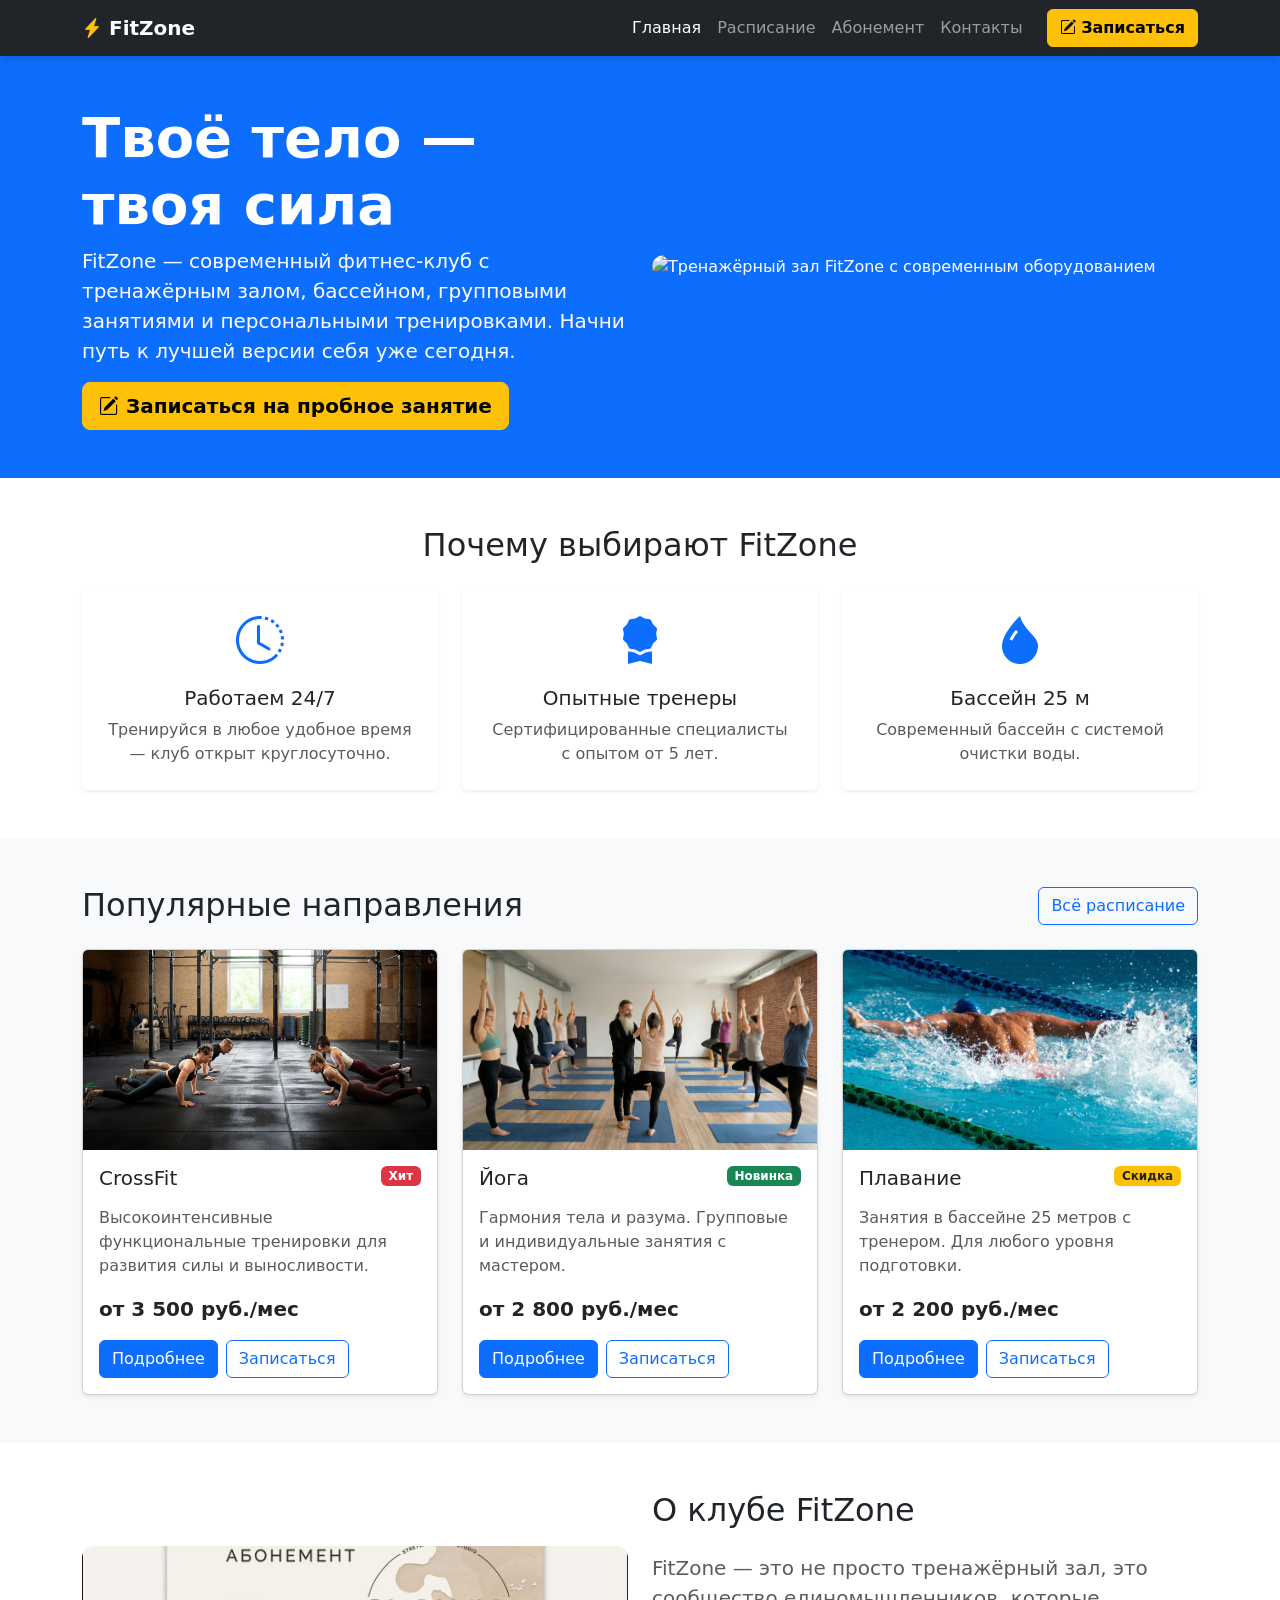
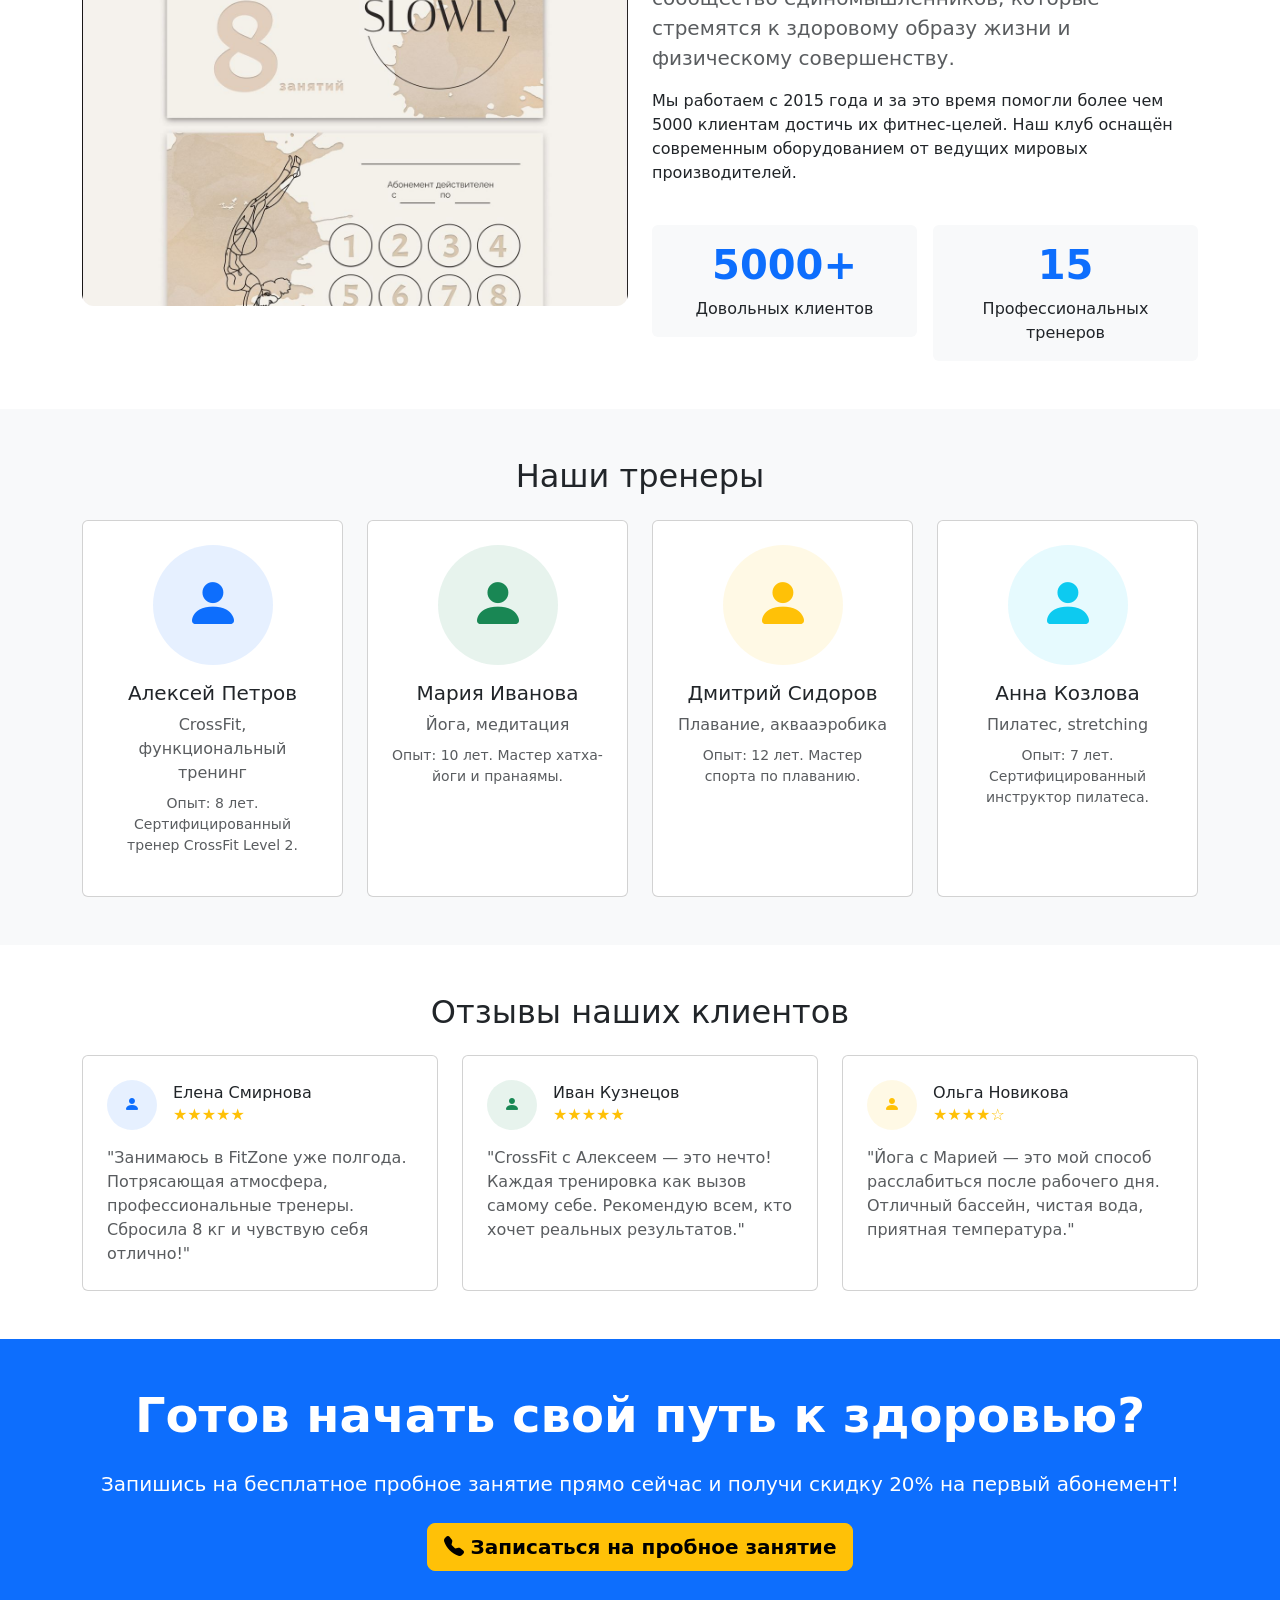
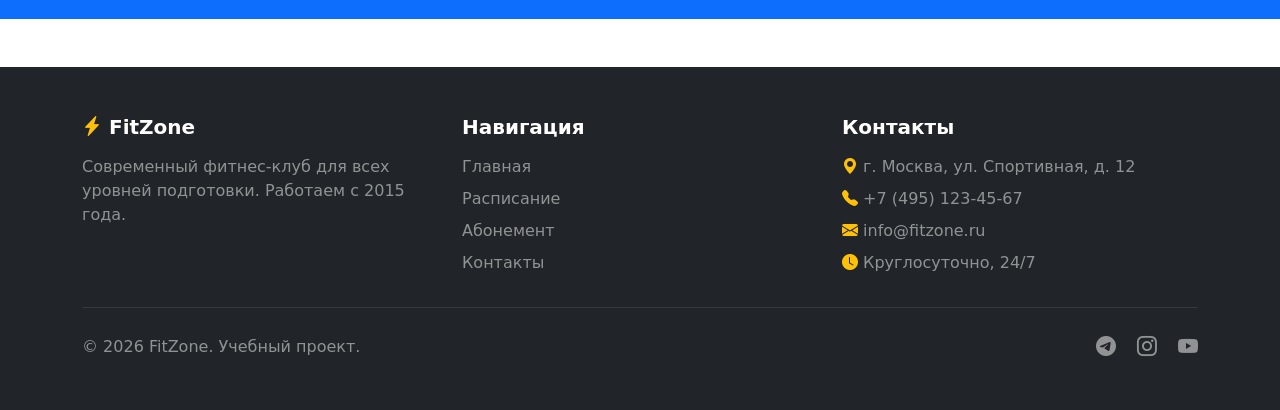
==== index.html @ f79ea833 "feat: finalize all main pages with new navigation and modal signup" ====
<!DOCTYPE html>
<html lang="ru">
<head>
  <meta charset="UTF-8">
  <meta name="viewport" content="width=device-width, initial-scale=1.0">
  <meta name="description" content="FitZone — современный фитнес-клуб с тренажёрным залом, бассейном и групповыми занятиями.">
  <title>FitZone — фитнес-клуб для всех уровней подготовки</title>
  <link href="https://cdn.jsdelivr.net/npm/bootstrap@5.3.3/dist/css/bootstrap.min.css" rel="stylesheet">
  <link rel="stylesheet" href="https://cdn.jsdelivr.net/npm/bootstrap-icons@1.11.3/font/bootstrap-icons.css">
  <link rel="stylesheet" href="css/custom.css">
</head>
<body>

  <nav class="navbar navbar-expand-lg navbar-dark bg-dark sticky-top">
    <div class="container">
      <a class="navbar-brand fw-bold" href="index.html">
        <i class="bi bi-lightning-charge-fill text-warning"></i> FitZone
      </a>
      <button class="navbar-toggler" type="button" data-bs-toggle="collapse" data-bs-target="#mainNav">
        <span class="navbar-toggler-icon"></span>
      </button>
      <div class="collapse navbar-collapse" id="mainNav">
        <ul class="navbar-nav ms-auto">
          <li class="nav-item"><a class="nav-link active" aria-current="page" href="index.html">Главная</a></li>
          <li class="nav-item"><a class="nav-link" href="catalog.html">Расписание</a></li>
          <li class="nav-item"><a class="nav-link" href="product.html">Абонемент</a></li>
          <li class="nav-item"><a class="nav-link" href="contacts.html">Контакты</a></li>
        </ul>
        <button class="btn btn-warning fw-bold ms-lg-3 mt-2 mt-lg-0" type="button" data-bs-toggle="modal" data-bs-target="#orderModal">
          <i class="bi bi-pencil-square"></i> Записаться
        </button>
      </div>
    </div>
  </nav>

  <!-- Hero -->
  <section class="bg-primary text-white py-5">
    <div class="container">
      <div class="row align-items-center g-4">
        <div class="col-12 col-lg-6">
          <h1 class="display-4 fw-bold">Твоё тело — твоя сила</h1>
          <p class="lead">FitZone — современный фитнес-клуб с тренажёрным залом, бассейном, групповыми занятиями и персональными тренировками. Начни путь к лучшей версии себя уже сегодня.</p>
          <button class="btn btn-warning btn-lg fw-bold" type="button" data-bs-toggle="modal" data-bs-target="#orderModal">
            <i class="bi bi-pencil-square"></i> Записаться на пробное занятие
          </button>
        </div>
        <div class="col-12 col-lg-6">
          <img class="hero-image" src="images/gym.jpg" alt="Тренажёрный зал FitZone с современным оборудованием" width="600" height="360">
        </div>
      </div>
    </div>
  </section>

  <!-- Преимущества -->
  <section class="container my-5">
    <h2 class="text-center mb-4">Почему выбирают FitZone</h2>
    <div class="row g-4">
      <div class="col-12 col-md-4">
        <div class="card h-100 text-center p-4 border-0 shadow-sm">
          <i class="bi bi-clock-history display-5 text-primary"></i>
          <h3 class="h5 mt-3">Работаем 24/7</h3>
          <p class="text-muted mb-0">Тренируйся в любое удобное время — клуб открыт круглосуточно.</p>
        </div>
      </div>
      <div class="col-12 col-md-4">
        <div class="card h-100 text-center p-4 border-0 shadow-sm">
          <i class="bi bi-award-fill display-5 text-primary"></i>
          <h3 class="h5 mt-3">Опытные тренеры</h3>
          <p class="text-muted mb-0">Сертифицированные специалисты с опытом от 5 лет.</p>
        </div>
      </div>
      <div class="col-12 col-md-4">
        <div class="card h-100 text-center p-4 border-0 shadow-sm">
          <i class="bi bi-droplet-fill display-5 text-primary"></i>
          <h3 class="h5 mt-3">Бассейн 25 м</h3>
          <p class="text-muted mb-0">Современный бассейн с системой очистки воды.</p>
        </div>
      </div>
    </div>
  </section>

  <!-- Популярные направления -->
  <section class="bg-light py-5">
    <div class="container">
      <div class="d-flex justify-content-between align-items-center mb-4">
        <h2 class="mb-0">Популярные направления</h2>
        <a class="btn btn-outline-primary" href="catalog.html">Всё расписание</a>
      </div>
      <div class="row g-4">
        <div class="col-12 col-md-6 col-lg-4">
          <div class="card h-100 shadow-sm">
            <img src="images/crossfit.jpg" class="card-img-top" alt="CrossFit тренировки" height="200">
            <div class="card-body d-flex flex-column">
              <div class="d-flex justify-content-between align-items-start mb-3">
                <h3 class="card-title h5 mb-0">CrossFit</h3>
                <span class="badge bg-danger">Хит</span>
              </div>
              <p class="card-text text-muted">Высокоинтенсивные функциональные тренировки для развития силы и выносливости.</p>
              <p class="fw-bold fs-5 mt-auto mb-3">от 3 500 руб./мес</p>
              <div class="d-flex gap-2">
                <a class="btn btn-primary" href="crossfit.html">Подробнее</a>
                <button class="btn btn-outline-primary" type="button" data-bs-toggle="modal" data-bs-target="#orderModal">Записаться</button>
              </div>
            </div>
          </div>
        </div>
        <div class="col-12 col-md-6 col-lg-4">
          <div class="card h-100 shadow-sm">
            <img src="images/yoga.jpg" class="card-img-top" alt="Занятия йогой" height="200">
            <div class="card-body d-flex flex-column">
              <div class="d-flex justify-content-between align-items-start mb-3">
                <h3 class="card-title h5 mb-0">Йога</h3>
                <span class="badge bg-success">Новинка</span>
              </div>
              <p class="card-text text-muted">Гармония тела и разума. Групповые и индивидуальные занятия с мастером.</p>
              <p class="fw-bold fs-5 mt-auto mb-3">от 2 800 руб./мес</p>
              <div class="d-flex gap-2">
                <a class="btn btn-primary" href="yoga.html">Подробнее</a>
                <button class="btn btn-outline-primary" type="button" data-bs-toggle="modal" data-bs-target="#orderModal">Записаться</button>
              </div>
            </div>
          </div>
        </div>
        <div class="col-12 col-md-6 col-lg-4">
          <div class="card h-100 shadow-sm">
            <img src="images/swimming.jpg" class="card-img-top" alt="Занятия плаванием" height="200">
            <div class="card-body d-flex flex-column">
              <div class="d-flex justify-content-between align-items-start mb-3">
                <h3 class="card-title h5 mb-0">Плавание</h3>
                <span class="badge bg-warning text-dark">Скидка</span>
              </div>
              <p class="card-text text-muted">Занятия в бассейне 25 метров с тренером. Для любого уровня подготовки.</p>
              <p class="fw-bold fs-5 mt-auto mb-3">от 2 200 руб./мес</p>
              <div class="d-flex gap-2">
                <a class="btn btn-primary" href="swimming.html">Подробнее</a>
                <button class="btn btn-outline-primary" type="button" data-bs-toggle="modal" data-bs-target="#orderModal">Записаться</button>
              </div>
            </div>
          </div>
        </div>
      </div>
    </div>
  </section>

  <!-- О клубе -->
  <section class="container my-5">
    <div class="row align-items-center g-4">
      <div class="col-12 col-lg-6">
        <img class="hero-image" src="images/membership.jpg" alt="Интерьер фитнес-клуба FitZone" width="600" height="360">
      </div>
      <div class="col-12 col-lg-6">
        <h2 class="mb-4">О клубе FitZone</h2>
        <p class="lead text-muted">FitZone — это не просто тренажёрный зал, это сообщество единомышленников, которые стремятся к здоровому образу жизни и физическому совершенству.</p>
        <p>Мы работаем с 2015 года и за это время помогли более чем 5000 клиентам достичь их фитнес-целей. Наш клуб оснащён современным оборудованием от ведущих мировых производителей.</p>
        <div class="row g-3 mt-4">
          <div class="col-6">
            <div class="text-center p-3 bg-light rounded">
              <h3 class="display-6 fw-bold text-primary">5000+</h3>
              <p class="mb-0">Довольных клиентов</p>
            </div>
          </div>
          <div class="col-6">
            <div class="text-center p-3 bg-light rounded">
              <h3 class="display-6 fw-bold text-primary">15</h3>
              <p class="mb-0">Профессиональных тренеров</p>
            </div>
          </div>
        </div>
      </div>
    </div>
  </section>

  <!-- Тренеры -->
  <section class="bg-light py-5">
    <div class="container">
      <h2 class="text-center mb-4">Наши тренеры</h2>
      <div class="row g-4">
        <div class="col-12 col-md-6 col-lg-3">
          <div class="card h-100 text-center p-4">
            <div class="bg-primary bg-opacity-10 rounded-circle mx-auto mb-3 d-flex align-items-center justify-content-center" style="width: 120px; height: 120px;">
              <i class="bi bi-person-fill display-4 text-primary"></i>
            </div>
            <h3 class="h5">Алексей Петров</h3>
            <p class="text-muted mb-2">CrossFit, функциональный тренинг</p>
            <p class="small text-muted">Опыт: 8 лет. Сертифицированный тренер CrossFit Level 2.</p>
          </div>
        </div>
        <div class="col-12 col-md-6 col-lg-3">
          <div class="card h-100 text-center p-4">
            <div class="bg-success bg-opacity-10 rounded-circle mx-auto mb-3 d-flex align-items-center justify-content-center" style="width: 120px; height: 120px;">
              <i class="bi bi-person-fill display-4 text-success"></i>
            </div>
            <h3 class="h5">Мария Иванова</h3>
            <p class="text-muted mb-2">Йога, медитация</p>
            <p class="small text-muted">Опыт: 10 лет. Мастер хатха-йоги и пранаямы.</p>
          </div>
        </div>
        <div class="col-12 col-md-6 col-lg-3">
          <div class="card h-100 text-center p-4">
            <div class="bg-warning bg-opacity-10 rounded-circle mx-auto mb-3 d-flex align-items-center justify-content-center" style="width: 120px; height: 120px;">
              <i class="bi bi-person-fill display-4 text-warning"></i>
            </div>
            <h3 class="h5">Дмитрий Сидоров</h3>
            <p class="text-muted mb-2">Плавание, аквааэробика</p>
            <p class="small text-muted">Опыт: 12 лет. Мастер спорта по плаванию.</p>
          </div>
        </div>
        <div class="col-12 col-md-6 col-lg-3">
          <div class="card h-100 text-center p-4">
            <div class="bg-info bg-opacity-10 rounded-circle mx-auto mb-3 d-flex align-items-center justify-content-center" style="width: 120px; height: 120px;">
              <i class="bi bi-person-fill display-4 text-info"></i>
            </div>
            <h3 class="h5">Анна Козлова</h3>
            <p class="text-muted mb-2">Пилатес, stretching</p>
            <p class="small text-muted">Опыт: 7 лет. Сертифицированный инструктор пилатеса.</p>
          </div>
        </div>
      </div>
    </div>
  </section>

  <!-- Отзывы -->
  <section class="container my-5">
    <h2 class="text-center mb-4">Отзывы наших клиентов</h2>
    <div class="row g-4">
      <div class="col-12 col-md-6 col-lg-4">
        <div class="card h-100 p-4">
          <div class="d-flex align-items-center mb-3">
            <div class="bg-primary bg-opacity-10 rounded-circle d-flex align-items-center justify-content-center me-3" style="width: 50px; height: 50px;">
              <i class="bi bi-person-fill text-primary"></i>
            </div>
            <div>
              <h3 class="h6 mb-0">Елена Смирнова</h3>
              <div class="text-warning">★★★★★</div>
            </div>
          </div>
          <p class="text-muted mb-0">"Занимаюсь в FitZone уже полгода. Потрясающая атмосфера, профессиональные тренеры. Сбросила 8 кг и чувствую себя отлично!"</p>
        </div>
      </div>
      <div class="col-12 col-md-6 col-lg-4">
        <div class="card h-100 p-4">
          <div class="d-flex align-items-center mb-3">
            <div class="bg-success bg-opacity-10 rounded-circle d-flex align-items-center justify-content-center me-3" style="width: 50px; height: 50px;">
              <i class="bi bi-person-fill text-success"></i>
            </div>
            <div>
              <h3 class="h6 mb-0">Иван Кузнецов</h3>
              <div class="text-warning">★★★★★</div>
            </div>
          </div>
          <p class="text-muted mb-0">"CrossFit с Алексеем — это нечто! Каждая тренировка как вызов самому себе. Рекомендую всем, кто хочет реальных результатов."</p>
        </div>
      </div>
      <div class="col-12 col-md-6 col-lg-4">
        <div class="card h-100 p-4">
          <div class="d-flex align-items-center mb-3">
            <div class="bg-warning bg-opacity-10 rounded-circle d-flex align-items-center justify-content-center me-3" style="width: 50px; height: 50px;">
              <i class="bi bi-person-fill text-warning"></i>
            </div>
            <div>
              <h3 class="h6 mb-0">Ольга Новикова</h3>
              <div class="text-warning">★★★★☆</div>
            </div>
          </div>
          <p class="text-muted mb-0">"Йога с Марией — это мой способ расслабиться после рабочего дня. Отличный бассейн, чистая вода, приятная температура."</p>
        </div>
      </div>
    </div>
  </section>

  <!-- CTA -->
  <section class="bg-primary text-white py-5">
    <div class="container text-center">
      <h2 class="display-5 fw-bold mb-4">Готов начать свой путь к здоровью?</h2>
      <p class="lead mb-4">Запишись на бесплатное пробное занятие прямо сейчас и получи скидку 20% на первый абонемент!</p>
      <button class="btn btn-warning btn-lg fw-bold" type="button" data-bs-toggle="modal" data-bs-target="#orderModal">
        <i class="bi bi-telephone-fill"></i> Записаться на пробное занятие
      </button>
    </div>
  </section>

  <!-- Модальное окно -->
  <div class="modal fade" id="orderModal" tabindex="-1" aria-labelledby="orderModalLabel" aria-hidden="true">
    <div class="modal-dialog modal-dialog-centered">
      <div class="modal-content">
        <div class="modal-header bg-primary text-white">
          <h2 class="modal-title h5" id="orderModalLabel">
            <i class="bi bi-pencil-square"></i> Быстрая запись на занятие
          </h2>
          <button type="button" class="btn-close btn-close-white" data-bs-dismiss="modal" aria-label="Закрыть"></button>
        </div>
        <div class="modal-body">
          <div class="alert alert-success d-none" id="successAlert" role="alert">
            <i class="bi bi-check-circle-fill"></i> <strong>Заявка отправлена!</strong> Администратор свяжется с вами в течение часа.
          </div>
          <p class="text-muted mb-3">Оставьте контакты — мы перезвоним в течение часа.</p>
          <form id="orderForm" novalidate>
            <div class="mb-3">
              <label for="modal-name" class="form-label">Имя *</label>
              <input id="modal-name" type="text" class="form-control" required minlength="2">
              <div class="invalid-feedback">Введите имя (минимум 2 символа).</div>
            </div>
            <div class="mb-3">
              <label for="modal-phone" class="form-label">Телефон *</label>
              <div class="input-group">
                <span class="input-group-text">+7</span>
                <input id="modal-phone" type="tel" class="form-control" placeholder="900 000-00-00" required>
                <div class="invalid-feedback">Введите телефон.</div>
              </div>
            </div>
            <div class="mb-3">
              <label for="modal-direction" class="form-label">Направление</label>
              <select id="modal-direction" class="form-select">
                <option selected>Выберите направление</option>
                <option value="crossfit">CrossFit</option>
                <option value="yoga">Йога</option>
                <option value="swim">Плавание</option>
                <option value="pilates">Пилатес</option>
                <option value="box">Бокс</option>
                <option value="stretch">Stretching</option>
              </select>
            </div>
            <div class="form-check mb-3">
              <input id="modal-agree" class="form-check-input" type="checkbox" required>
              <label class="form-check-label" for="modal-agree">
                Я согласен на обработку персональных данных *
              </label>
            </div>
          </form>
        </div>
        <div class="modal-footer">
          <button type="button" class="btn btn-outline-secondary" data-bs-dismiss="modal">Закрыть</button>
          <button type="button" class="btn btn-primary" id="submitOrder">
            <i class="bi bi-send-fill"></i> Отправить заявку
          </button>
        </div>
      </div>
    </div>
  </div>

  <!-- Подвал -->
  <footer class="site-footer text-white py-5 mt-5">
    <div class="container">
      <div class="row g-4">
        <div class="col-12 col-md-4">
          <h3 class="h5 fw-bold mb-3">
            <i class="bi bi-lightning-charge-fill text-warning"></i> FitZone
          </h3>
          <p class="text-white-50 mb-0">Современный фитнес-клуб для всех уровней подготовки. Работаем с 2015 года.</p>
        </div>
        <div class="col-12 col-md-4">
          <h3 class="h5 fw-bold mb-3">Навигация</h3>
          <ul class="list-unstyled mb-0">
            <li class="mb-2"><a class="text-white-50 text-decoration-none" href="index.html">Главная</a></li>
            <li class="mb-2"><a class="text-white-50 text-decoration-none" href="catalog.html">Расписание</a></li>
            <li class="mb-2"><a class="text-white-50 text-decoration-none" href="product.html">Абонемент</a></li>
            <li class="mb-2"><a class="text-white-50 text-decoration-none" href="contacts.html">Контакты</a></li>
          </ul>
        </div>
        <div class="col-12 col-md-4">
          <h3 class="h5 fw-bold mb-3">Контакты</h3>
          <ul class="list-unstyled text-white-50 mb-0">
            <li class="mb-2"><i class="bi bi-geo-alt-fill text-warning"></i> г. Москва, ул. Спортивная, д. 12</li>
            <li class="mb-2"><i class="bi bi-telephone-fill text-warning"></i> +7 (495) 123-45-67</li>
            <li class="mb-2"><i class="bi bi-envelope-fill text-warning"></i> info@fitzone.ru</li>
            <li class="mb-2"><i class="bi bi-clock-fill text-warning"></i> Круглосуточно, 24/7</li>
          </ul>
        </div>
      </div>
      <hr class="border-secondary my-4">
      <div class="row align-items-center">
        <div class="col-12 col-md-6">
          <p class="mb-0 text-white-50">&copy; 2026 FitZone. Учебный проект.</p>
        </div>
        <div class="col-12 col-md-6 text-md-end">
          <a class="text-white-50 me-3" href="#"><i class="bi bi-telegram fs-5"></i></a>
          <a class="text-white-50 me-3" href="#"><i class="bi bi-instagram fs-5"></i></a>
          <a class="text-white-50" href="#"><i class="bi bi-youtube fs-5"></i></a>
        </div>
      </div>
    </div>
  </footer>

  <button class="scroll-top-button" id="scrollTopButton" type="button" aria-label="Наверх">
    <i class="bi bi-arrow-up"></i>
  </button>

  <script src="https://cdn.jsdelivr.net/npm/bootstrap@5.3.3/dist/js/bootstrap.bundle.min.js"></script>
  <script src="js/main.js"></script>
</body>
</html>
---- css/custom.css ----
body {
  min-height: 100vh;
  font-family: system-ui, -apple-system, "Segoe UI", Roboto, sans-serif;
}

/* Sticky navbar */
.navbar {
  box-shadow: 0 2px 8px rgba(0, 0, 0, 0.15);
}

/* Hero-фото */
.hero-image {
  width: 100%;
  height: 360px;
  object-fit: cover;
  border-radius: 12px;
}

/* Фото абонемента */
.membership-image {
  width: 100%;
  height: 380px;
  object-fit: cover;
  border-radius: 12px;
}

/* ИЗОБРАЖЕНИЯ В КАРТОЧКАХ — ФИКСИРОВАННАЯ ВЫСОТА */
.card-img-top {
  height: 200px;
  object-fit: cover;
  width: 100%;
}

/* Карточки с hover-эффектом */
.card {
  transition: transform 0.2s, box-shadow 0.2s;
}

.card:hover {
  transform: translateY(-4px);
  box-shadow: 0 8px 20px rgba(0, 0, 0, 0.12);
}

/* Кнопка «Наверх» */
/* Кнопка «Наверх» — аккуратная, с текстом */
.scroll-top-button {
  position: fixed;
  bottom: 24px;
  right: 24px;
  padding: 10px 18px;
  border-radius: 24px;
  border: none;
  background-color: #ffc107;
  color: #212529;
  font-size: 14px;
  font-weight: 600;
  cursor: pointer;
  box-shadow: 0 4px 12px rgba(0, 0, 0, 0.25);
  z-index: 1000;
  display: none;
  transition: background-color 0.2s, transform 0.2s;
  align-items: center;
  gap: 6px;
}

.scroll-top-button:hover {
  background-color: #e0a800;
  transform: translateY(-2px);
}

.scroll-top-button.show {
  display: inline-flex;
}

/* Подвал — явный тёмный фон */
.site-footer {
  background: #212529 !important;
  color: #ffffff;
}

.site-footer a {
  transition: color 0.2s;
}

.site-footer a:hover {
  color: #ffc107 !important;
}

/* Интерактивная карта на странице контактов */
.map-frame {
  display: block;
  width: 100%;
  border: 0;
}
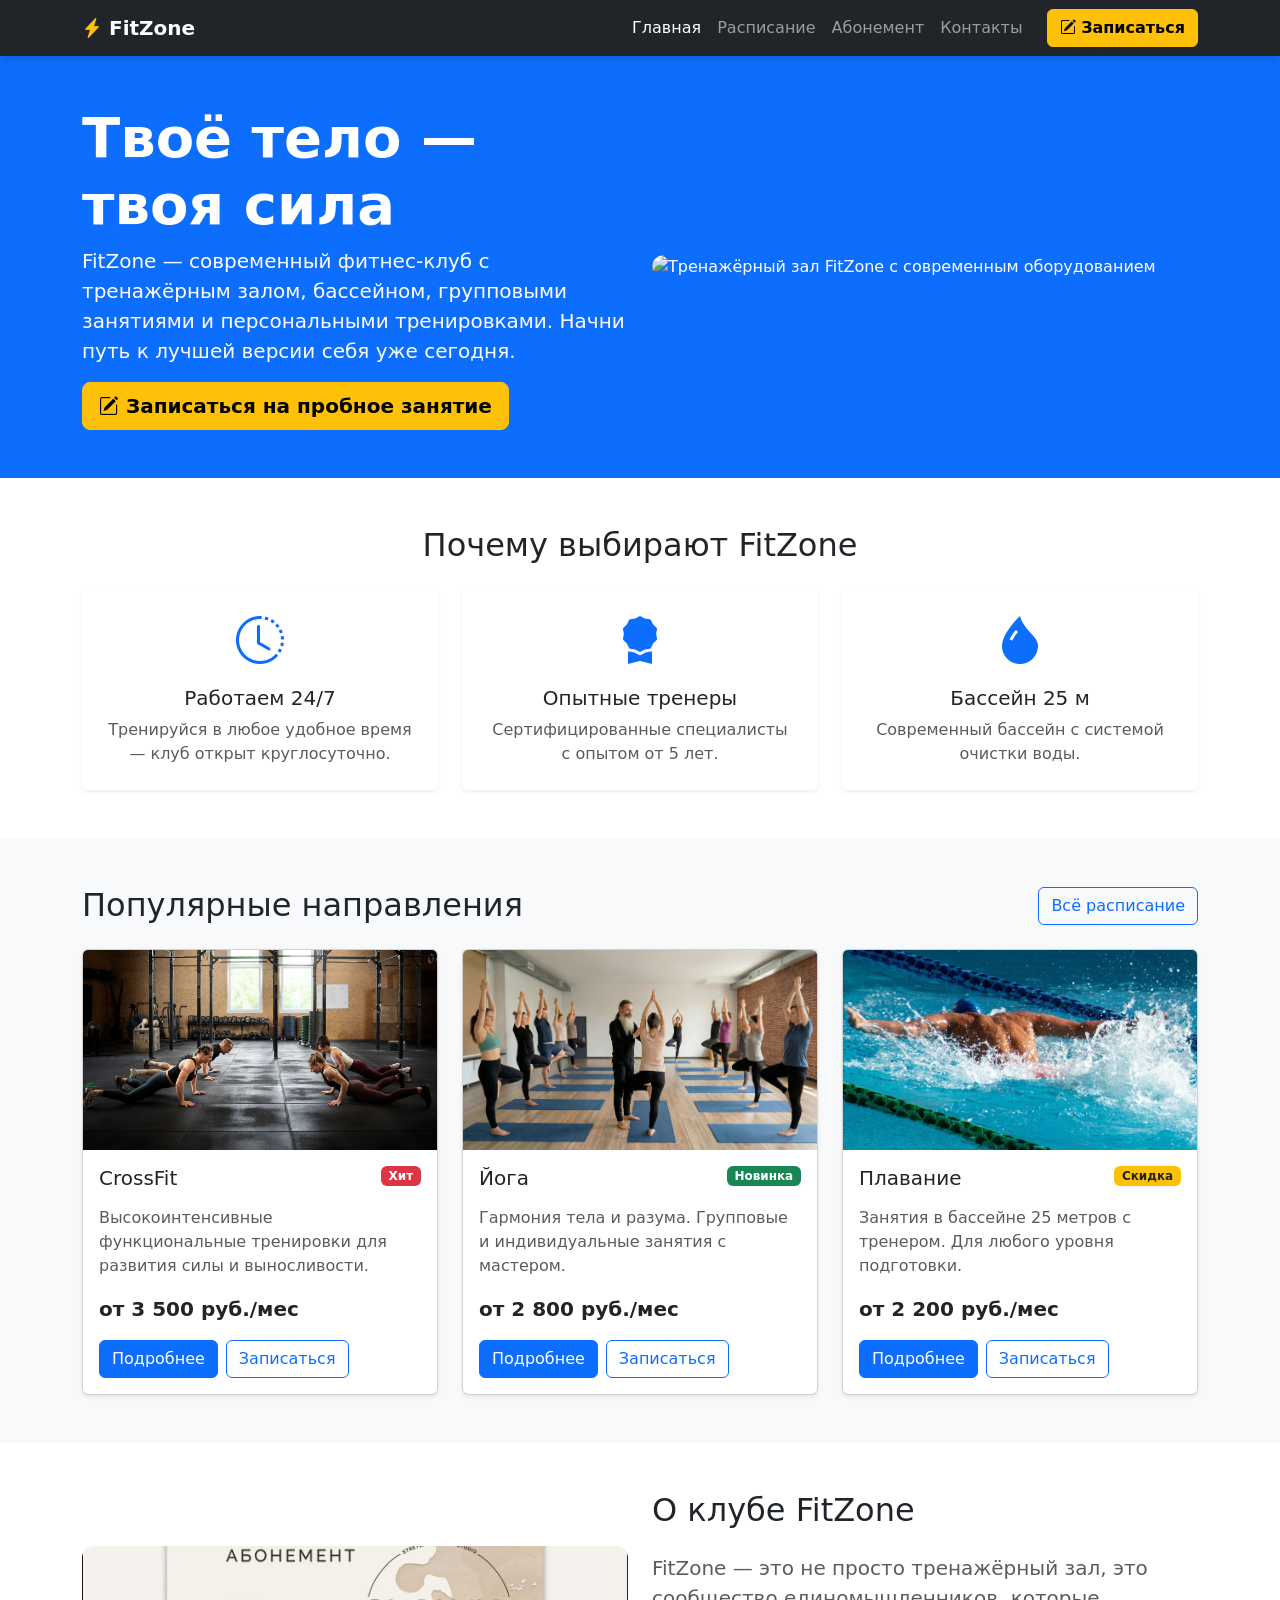
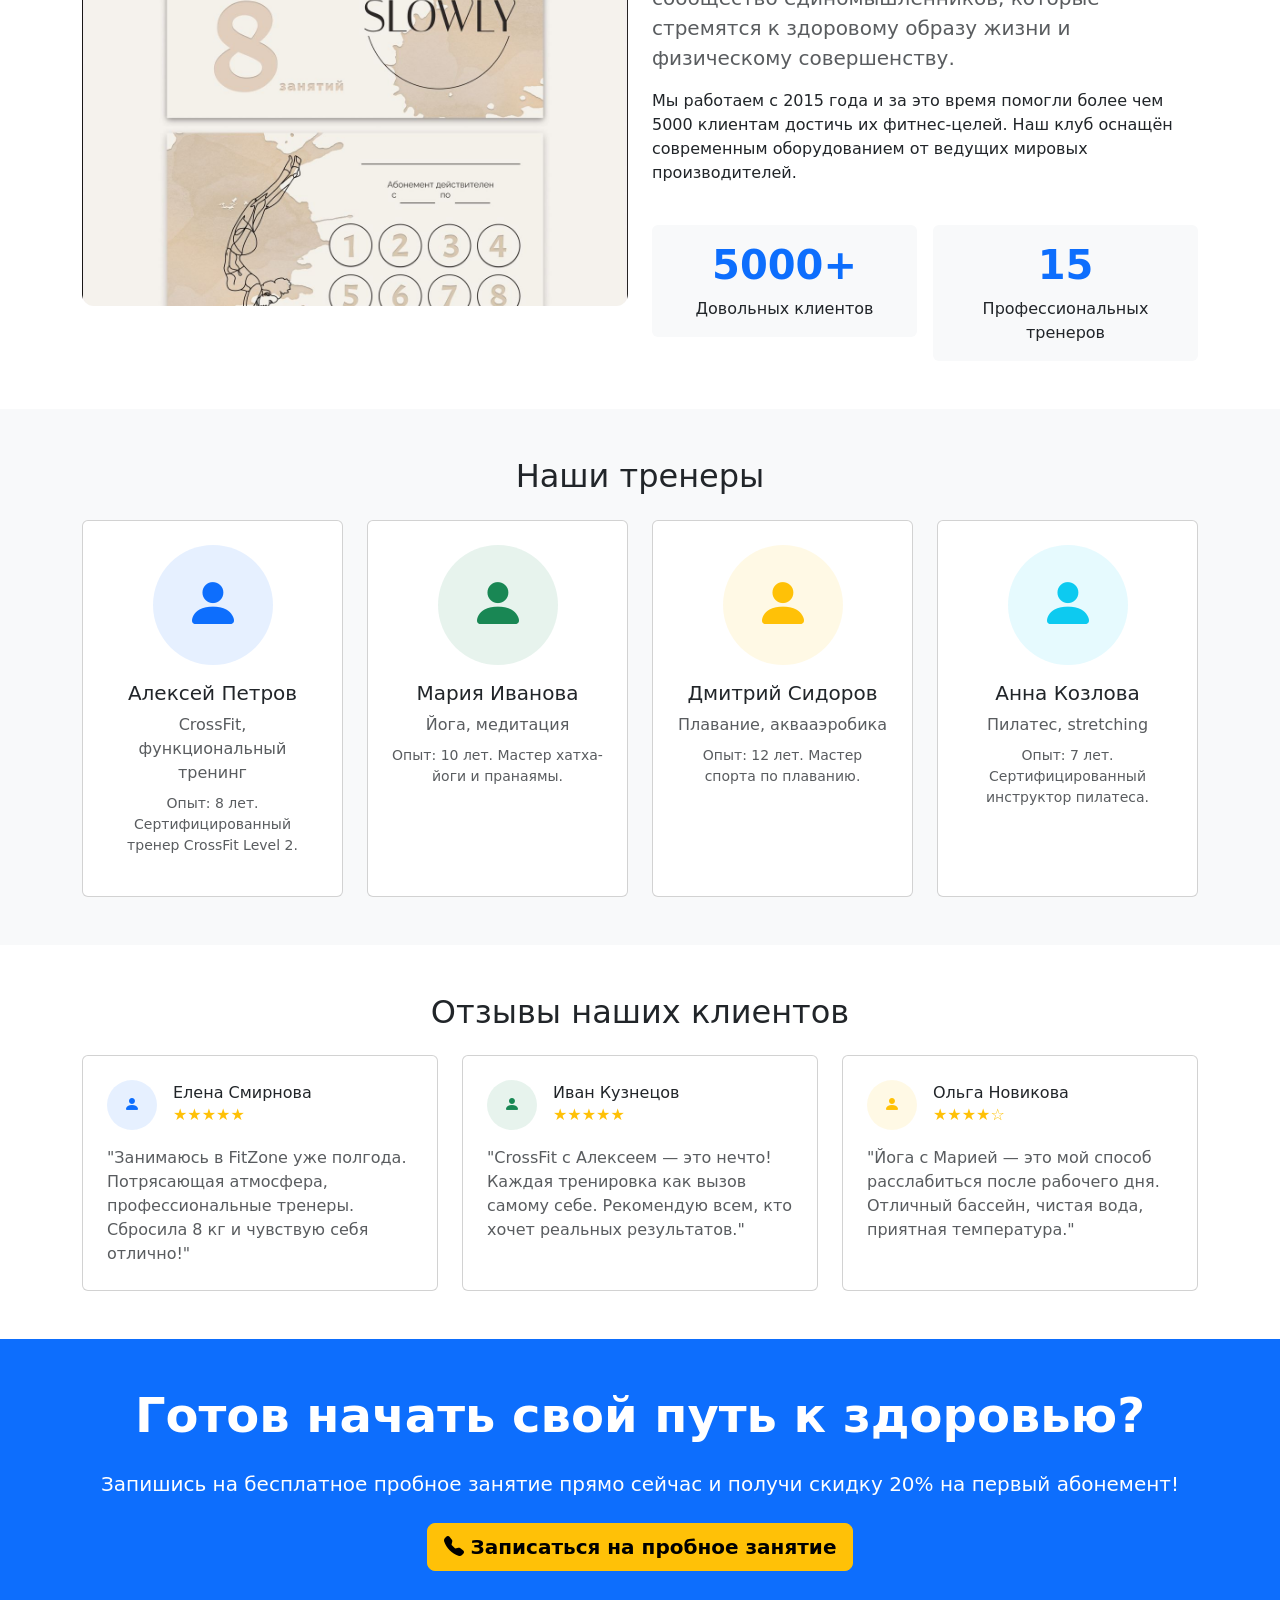
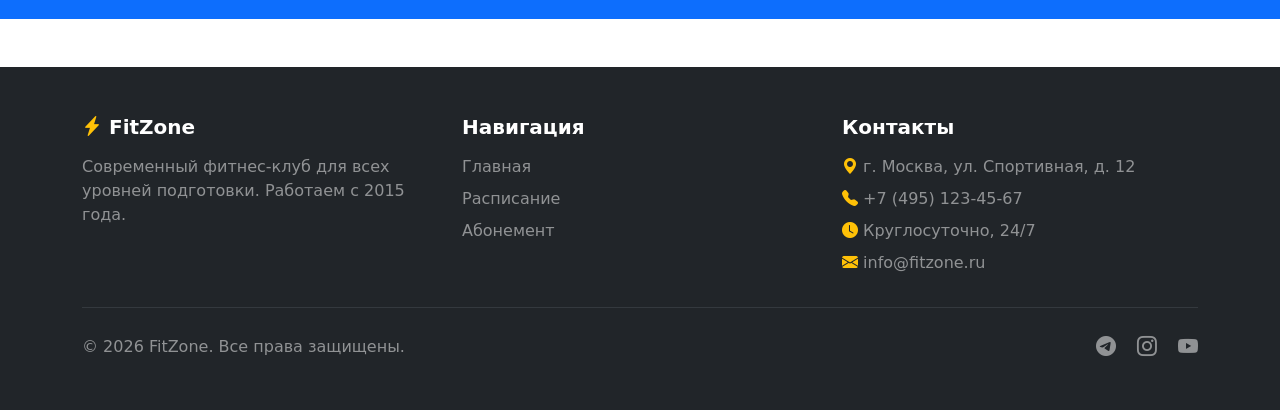
==== commit b895e675: "feat: fix cards pages" ====
--- a/index.html
+++ b/index.html
@@ -354,7 +354,7 @@
             <li class="mb-2"><a class="text-white-50 text-decoration-none" href="index.html">Главная</a></li>
             <li class="mb-2"><a class="text-white-50 text-decoration-none" href="catalog.html">Расписание</a></li>
             <li class="mb-2"><a class="text-white-50 text-decoration-none" href="product.html">Абонемент</a></li>
-            <li class="mb-2"><a class="text-white-50 text-decoration-none" href="contacts.html">Контакты</a></li>
+            
           </ul>
         </div>
         <div class="col-12 col-md-4">
@@ -362,15 +362,16 @@
           <ul class="list-unstyled text-white-50 mb-0">
             <li class="mb-2"><i class="bi bi-geo-alt-fill text-warning"></i> г. Москва, ул. Спортивная, д. 12</li>
             <li class="mb-2"><i class="bi bi-telephone-fill text-warning"></i> +7 (495) 123-45-67</li>
+            <li class="mb-2"><i class="bi bi-clock-fill text-warning"></i> Круглосуточно, 24/7</li>
             <li class="mb-2"><i class="bi bi-envelope-fill text-warning"></i> info@fitzone.ru</li>
-            <li class="mb-2"><i class="bi bi-clock-fill text-warning"></i> Круглосуточно, 24/7</li>
+            
           </ul>
         </div>
       </div>
       <hr class="border-secondary my-4">
       <div class="row align-items-center">
         <div class="col-12 col-md-6">
-          <p class="mb-0 text-white-50">&copy; 2026 FitZone. Учебный проект.</p>
+          <p class="mb-0 text-white-50">&copy; 2026 FitZone. Все права защищены.</p>
         </div>
         <div class="col-12 col-md-6 text-md-end">
           <a class="text-white-50 me-3" href="#"><i class="bi bi-telegram fs-5"></i></a>
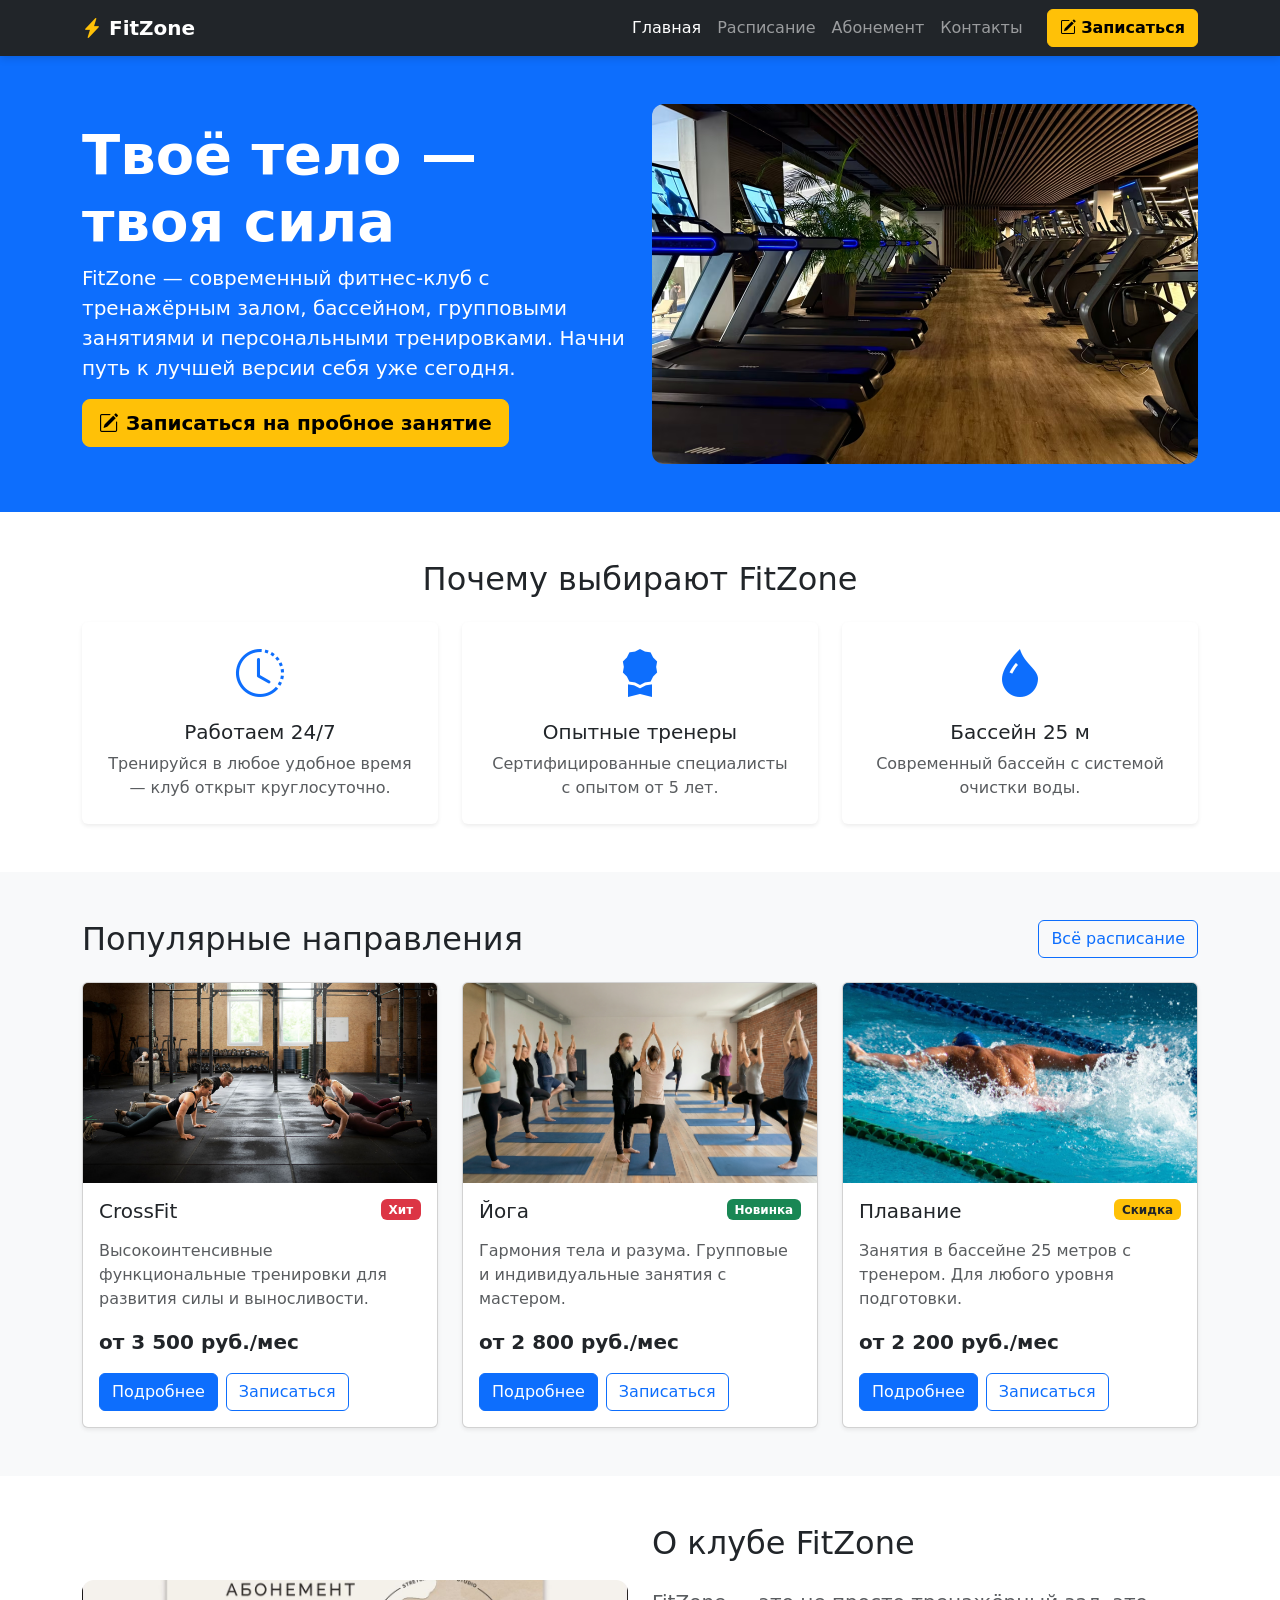
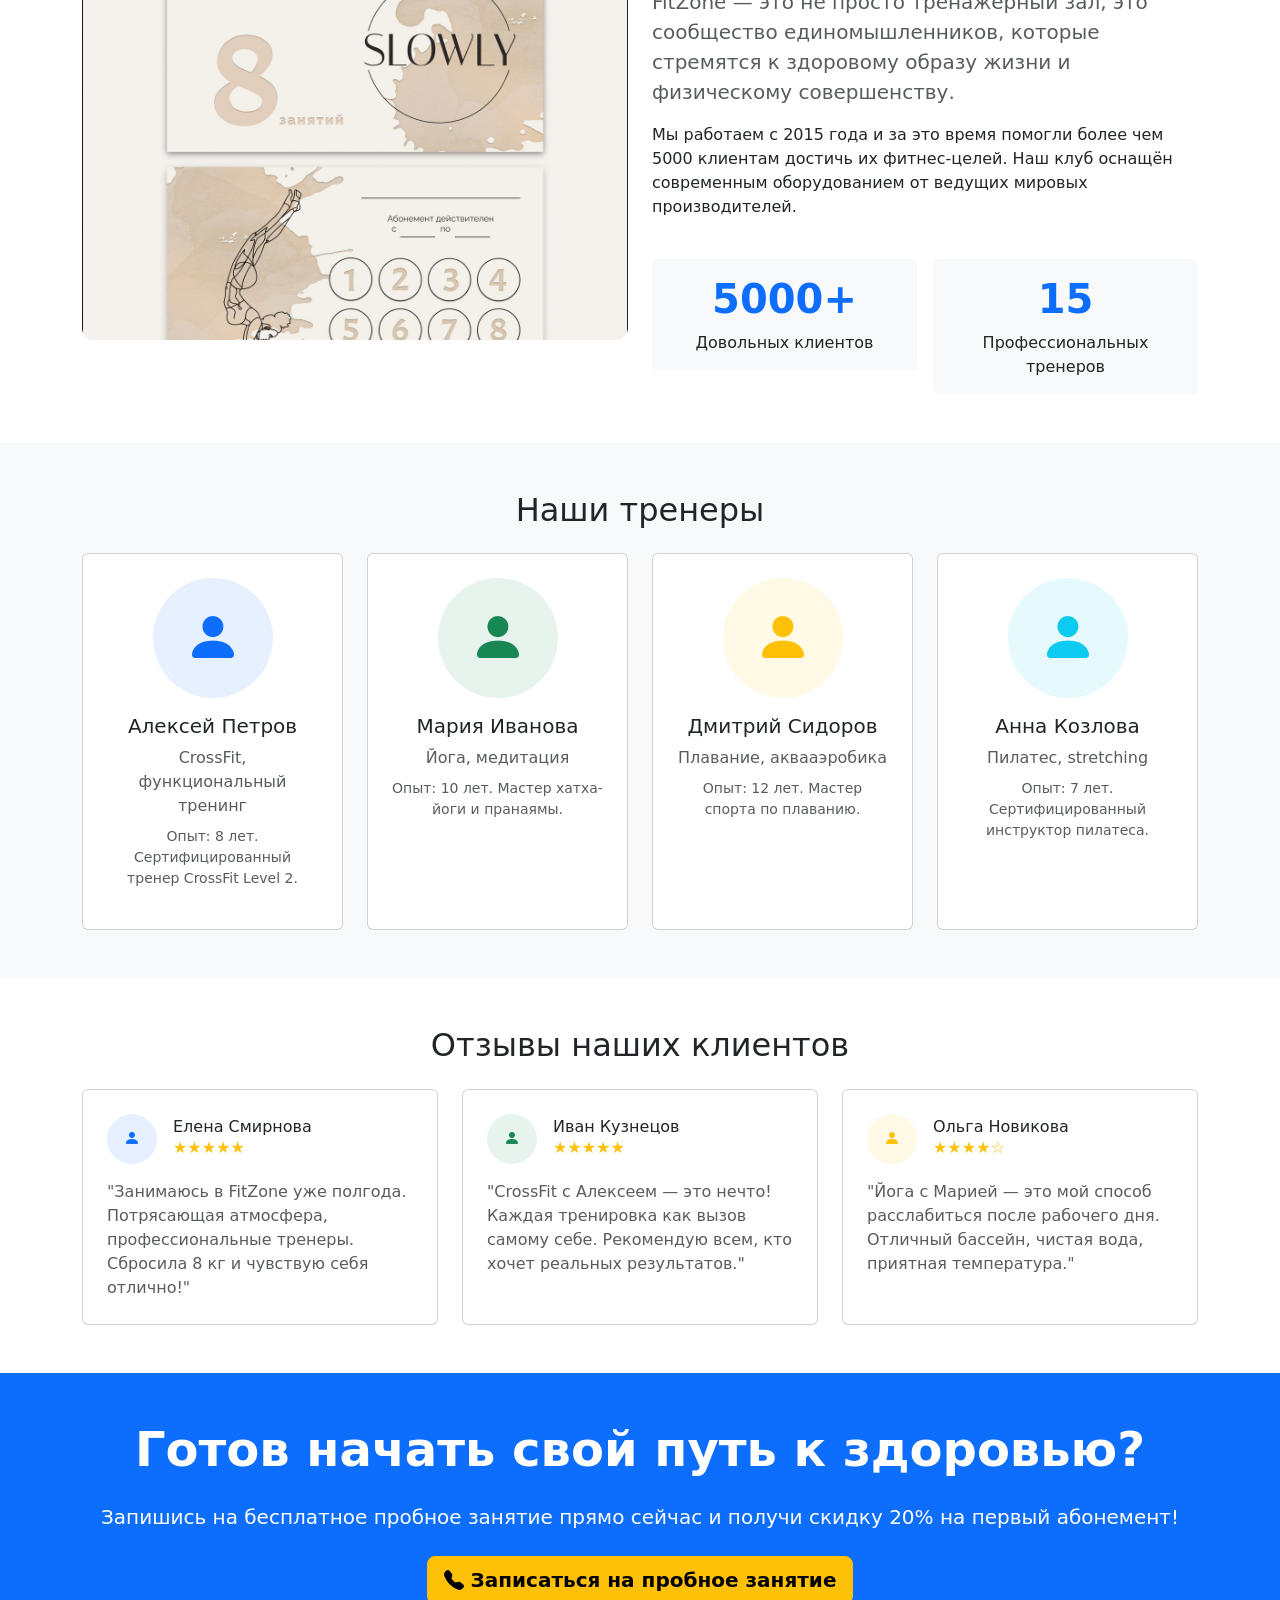
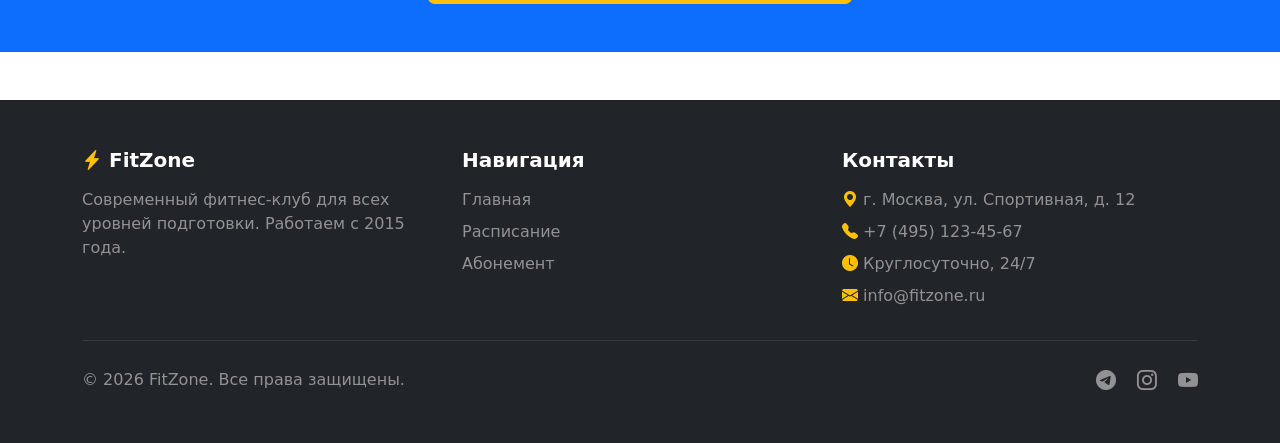
==== commit 0b6c5e39: "feat: fix index.html" ====
--- a/index.html
+++ b/index.html
@@ -45,7 +45,7 @@
           </button>
         </div>
         <div class="col-12 col-lg-6">
-          <img class="hero-image" src="images/gym.jpg" alt="Тренажёрный зал FitZone с современным оборудованием" width="600" height="360">
+          <img class="hero-image" src="images/club.jpg" alt="Тренажёрный зал FitZone с современным оборудованием" width="600" height="360">
         </div>
       </div>
     </div>
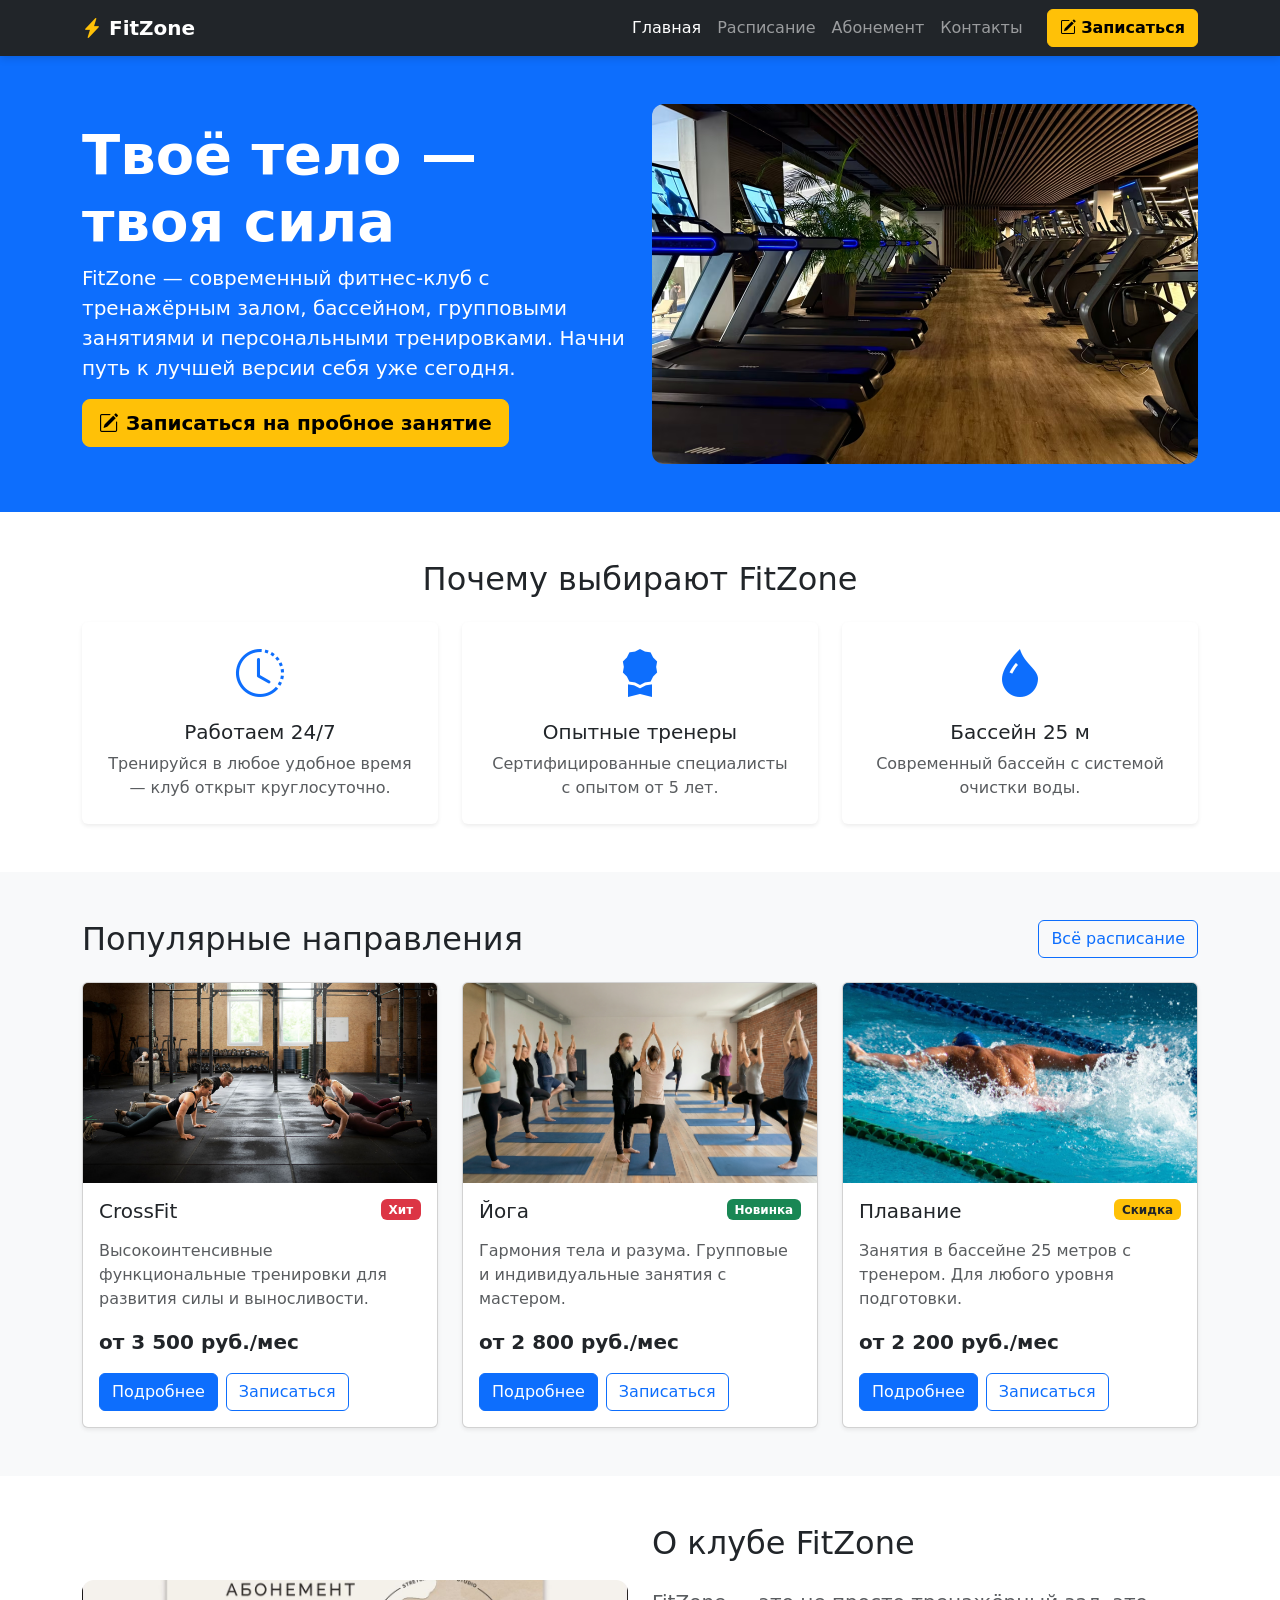
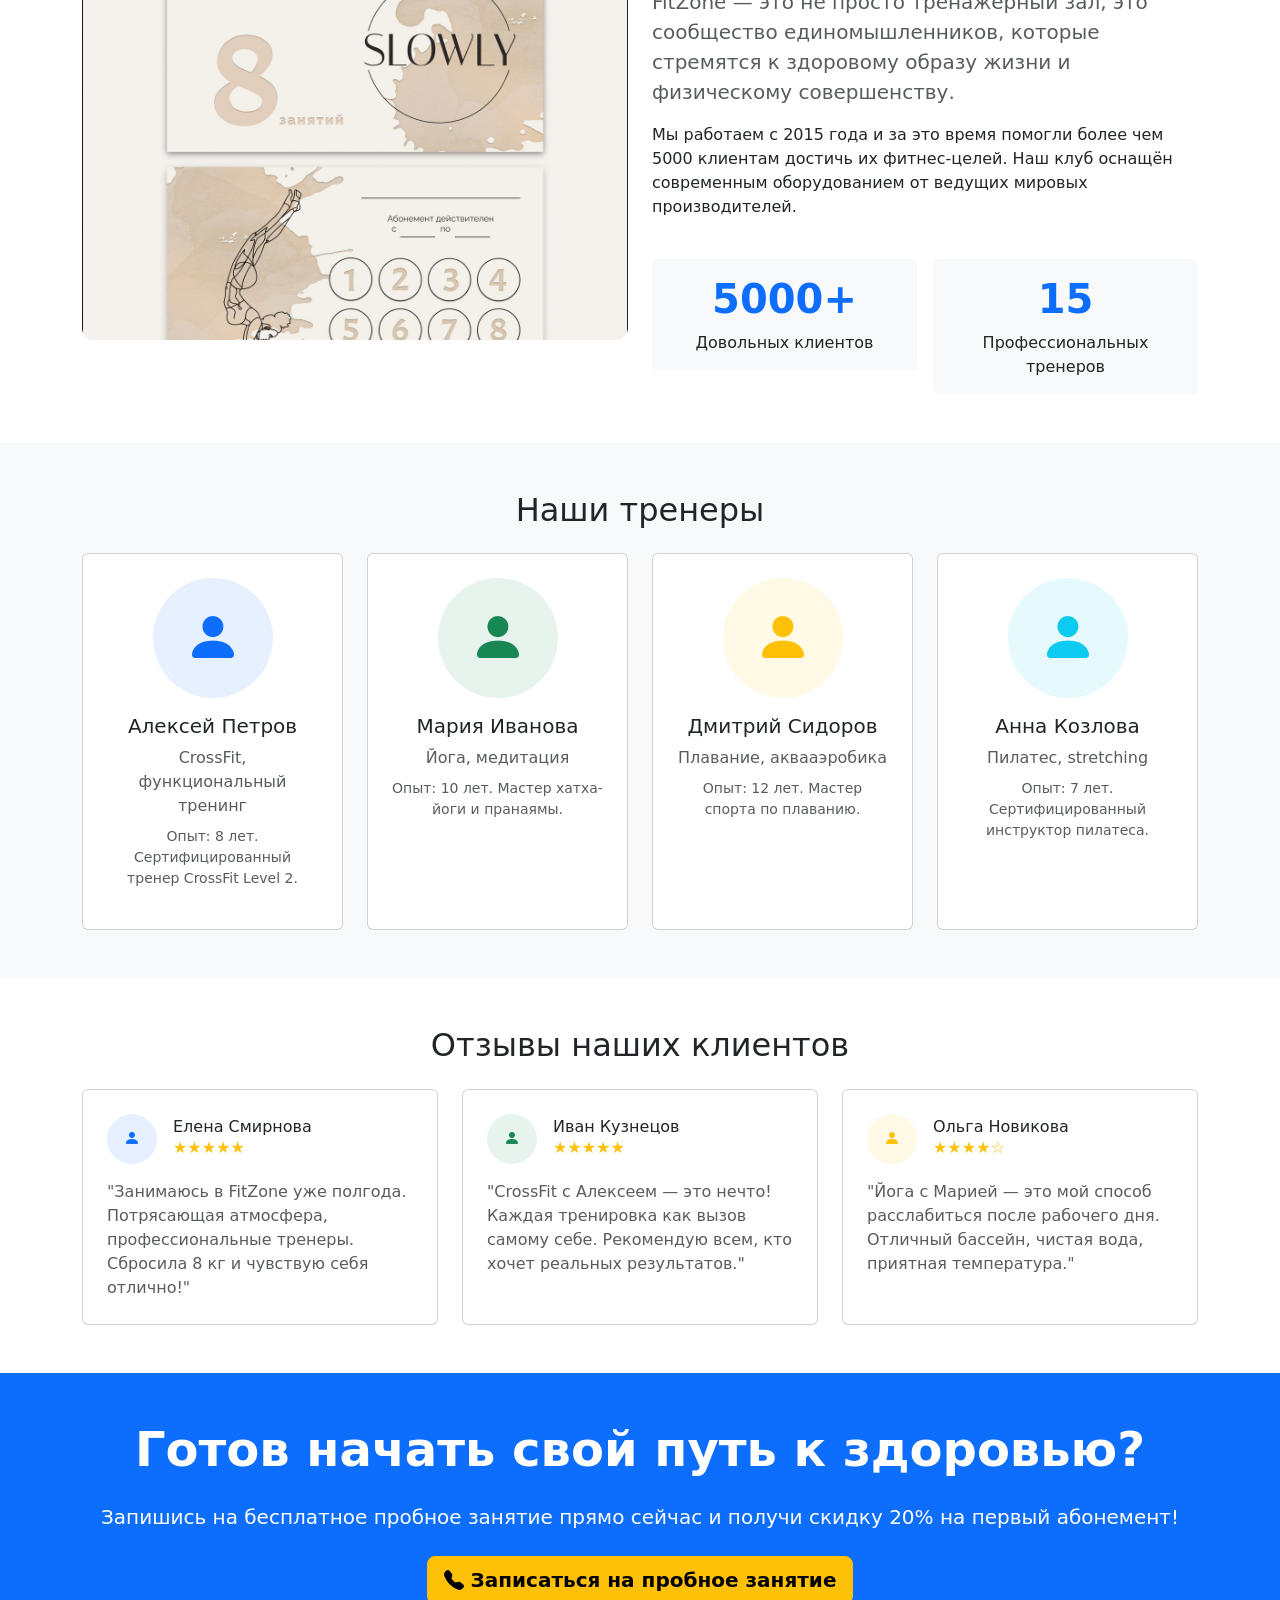
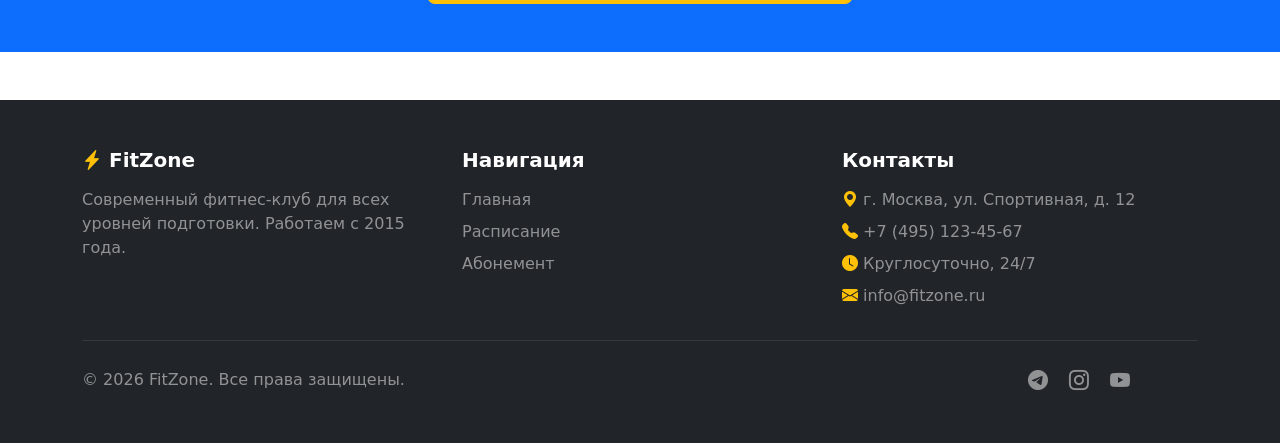
==== commit 41ad5873: "fix: shift footer socials left, add reviews+trainers to catalog, add FAQ to contacts" ====
--- a/index.html
+++ b/index.html
@@ -373,18 +373,18 @@
         <div class="col-12 col-md-6">
           <p class="mb-0 text-white-50">&copy; 2026 FitZone. Все права защищены.</p>
         </div>
-        <div class="col-12 col-md-6 text-md-end">
-          <a class="text-white-50 me-3" href="#"><i class="bi bi-telegram fs-5"></i></a>
-          <a class="text-white-50 me-3" href="#"><i class="bi bi-instagram fs-5"></i></a>
-          <a class="text-white-50" href="#"><i class="bi bi-youtube fs-5"></i></a>
-        </div>
+<div class="col-12 col-md-6 text-md-end social-links">
+  <a class="text-white-50 me-3" href="#" aria-label="Telegram"><i class="bi bi-telegram fs-5"></i></a>
+  <a class="text-white-50 me-3" href="#" aria-label="Instagram"><i class="bi bi-instagram fs-5"></i></a>
+  <a class="text-white-50" href="#" aria-label="YouTube"><i class="bi bi-youtube fs-5"></i></a>
+</div>
       </div>
     </div>
   </footer>
 
-  <button class="scroll-top-button" id="scrollTopButton" type="button" aria-label="Наверх">
-    <i class="bi bi-arrow-up"></i>
-  </button>
+<button class="scroll-top-button" id="scrollTopButton" type="button" aria-label="Вернуться наверх страницы">
+  <i class="bi bi-arrow-up-circle-fill"></i> Наверх
+</button>
 
   <script src="https://cdn.jsdelivr.net/npm/bootstrap@5.3.3/dist/js/bootstrap.bundle.min.js"></script>
   <script src="js/main.js"></script>
--- a/css/custom.css
+++ b/css/custom.css
@@ -43,29 +43,36 @@
 
 /* Кнопка «Наверх» */
 /* Кнопка «Наверх» — аккуратная, с текстом */
+/* Кнопка «Наверх» — таблетка */
 .scroll-top-button {
   position: fixed;
   bottom: 24px;
   right: 24px;
-  padding: 10px 18px;
-  border-radius: 24px;
+  display: none;
+  align-items: center;
+  gap: 8px;
+  padding: 12px 24px;
   border: none;
+  border-radius: 50px;
   background-color: #ffc107;
   color: #212529;
-  font-size: 14px;
-  font-weight: 600;
+  font-size: 15px;
+  font-weight: 700;
+  letter-spacing: 0.5px;
+  text-transform: uppercase;
   cursor: pointer;
-  box-shadow: 0 4px 12px rgba(0, 0, 0, 0.25);
+  box-shadow: 0 4px 14px rgba(0, 0, 0, 0.25);
   z-index: 1000;
-  display: none;
   transition: background-color 0.2s, transform 0.2s;
-  align-items: center;
-  gap: 6px;
 }
 
 .scroll-top-button:hover {
   background-color: #e0a800;
-  transform: translateY(-2px);
+  transform: translateY(-3px);
+}
+
+.scroll-top-button:active {
+  transform: translateY(0);
 }
 
 .scroll-top-button.show {
@@ -91,4 +98,16 @@
   display: block;
   width: 100%;
   border: 0;
+}
+
+/* Сдвигаем иконки соцсетей в подвале левее, чтобы не перекрывались кнопкой «Наверх» */
+.site-footer .social-links {
+  padding-right: 80px;
+}
+
+@media (max-width: 767px) {
+  .site-footer .social-links {
+    padding-right: 0;
+    text-align: center;
+  }
 }
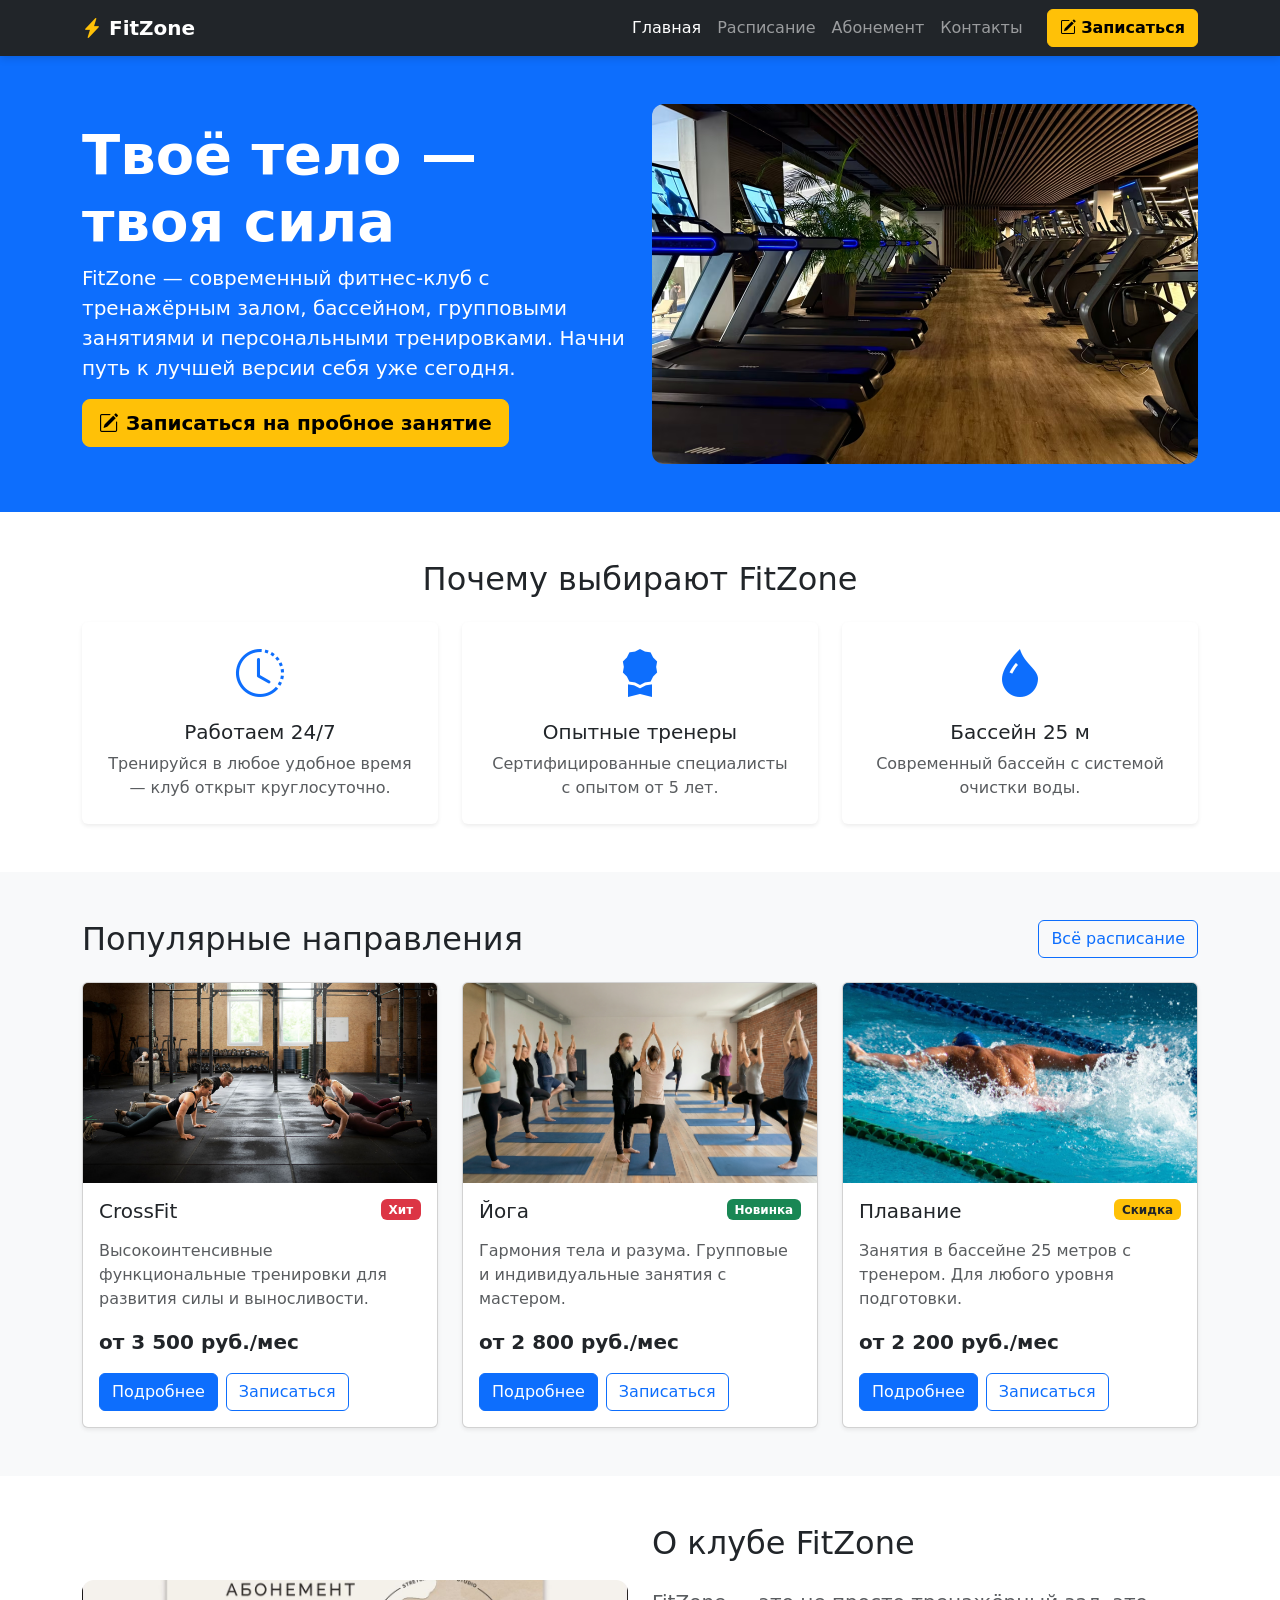
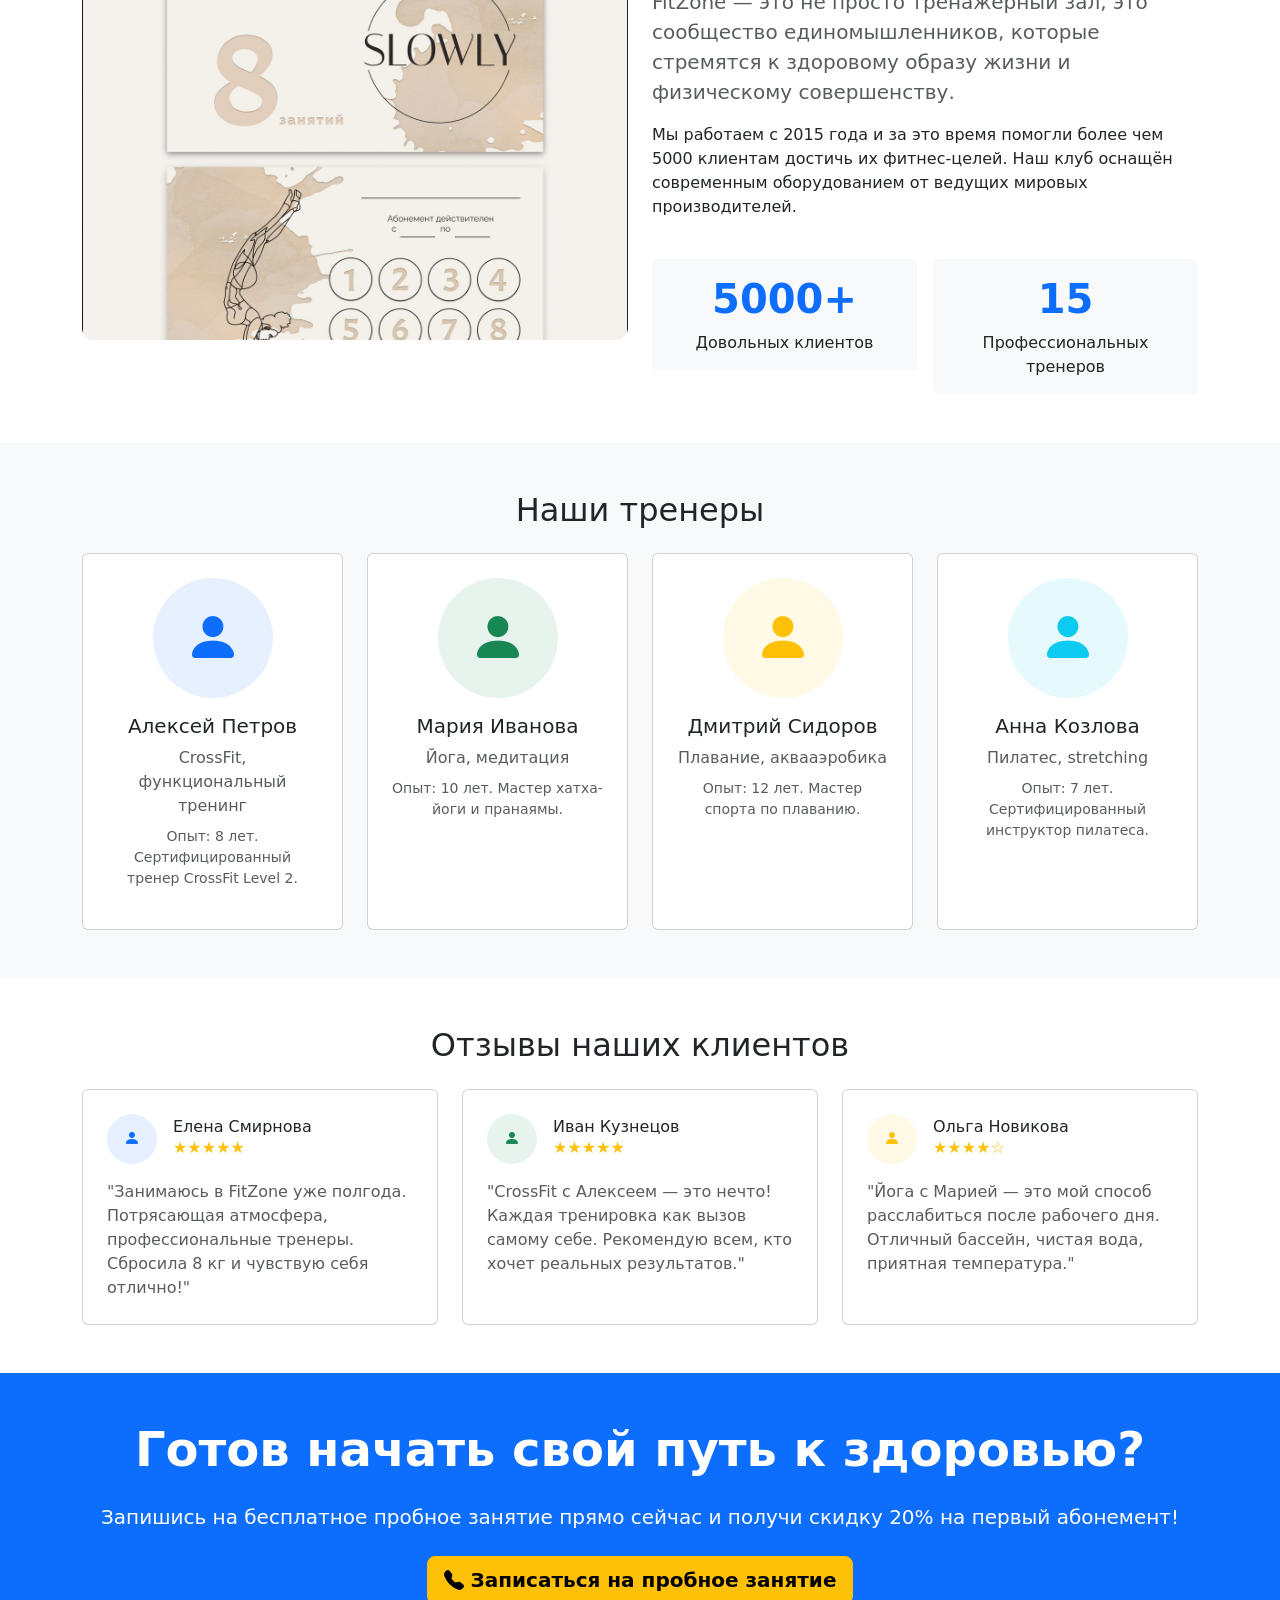
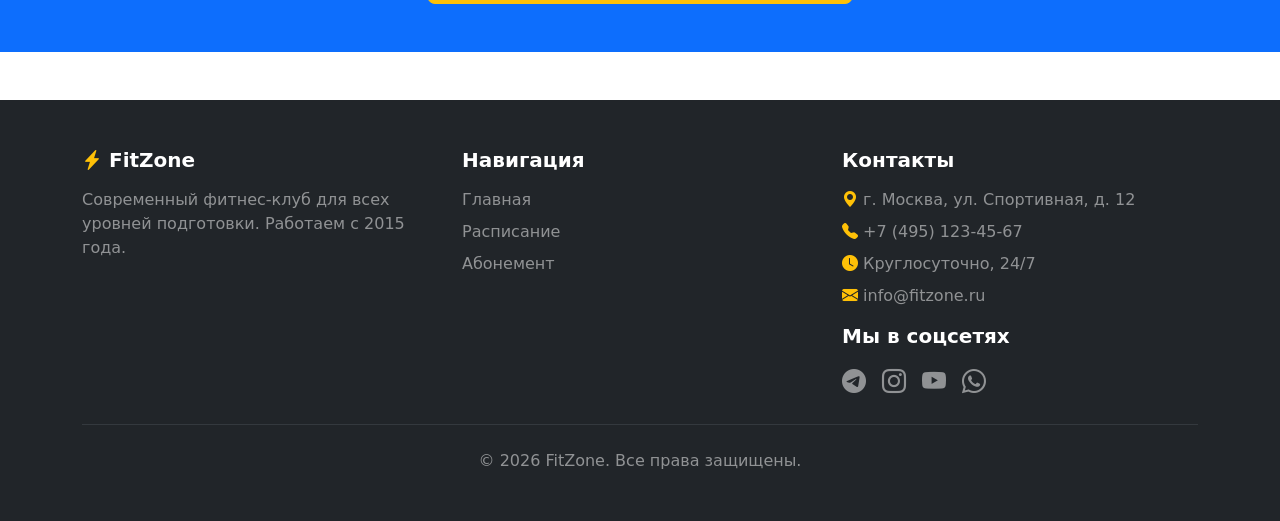
==== commit 9de0cbba: "style: move social icons into footer contacts column" ====
--- a/index.html
+++ b/index.html
@@ -340,47 +340,47 @@
 
   <!-- Подвал -->
   <footer class="site-footer text-white py-5 mt-5">
-    <div class="container">
-      <div class="row g-4">
-        <div class="col-12 col-md-4">
-          <h3 class="h5 fw-bold mb-3">
-            <i class="bi bi-lightning-charge-fill text-warning"></i> FitZone
-          </h3>
-          <p class="text-white-50 mb-0">Современный фитнес-клуб для всех уровней подготовки. Работаем с 2015 года.</p>
-        </div>
-        <div class="col-12 col-md-4">
-          <h3 class="h5 fw-bold mb-3">Навигация</h3>
-          <ul class="list-unstyled mb-0">
-            <li class="mb-2"><a class="text-white-50 text-decoration-none" href="index.html">Главная</a></li>
-            <li class="mb-2"><a class="text-white-50 text-decoration-none" href="catalog.html">Расписание</a></li>
-            <li class="mb-2"><a class="text-white-50 text-decoration-none" href="product.html">Абонемент</a></li>
-            
-          </ul>
-        </div>
-        <div class="col-12 col-md-4">
-          <h3 class="h5 fw-bold mb-3">Контакты</h3>
-          <ul class="list-unstyled text-white-50 mb-0">
-            <li class="mb-2"><i class="bi bi-geo-alt-fill text-warning"></i> г. Москва, ул. Спортивная, д. 12</li>
-            <li class="mb-2"><i class="bi bi-telephone-fill text-warning"></i> +7 (495) 123-45-67</li>
-            <li class="mb-2"><i class="bi bi-clock-fill text-warning"></i> Круглосуточно, 24/7</li>
-            <li class="mb-2"><i class="bi bi-envelope-fill text-warning"></i> info@fitzone.ru</li>
-            
-          </ul>
-        </div>
-      </div>
-      <hr class="border-secondary my-4">
-      <div class="row align-items-center">
-        <div class="col-12 col-md-6">
-          <p class="mb-0 text-white-50">&copy; 2026 FitZone. Все права защищены.</p>
-        </div>
-<div class="col-12 col-md-6 text-md-end social-links">
-  <a class="text-white-50 me-3" href="#" aria-label="Telegram"><i class="bi bi-telegram fs-5"></i></a>
-  <a class="text-white-50 me-3" href="#" aria-label="Instagram"><i class="bi bi-instagram fs-5"></i></a>
-  <a class="text-white-50" href="#" aria-label="YouTube"><i class="bi bi-youtube fs-5"></i></a>
-</div>
-      </div>
-    </div>
-  </footer>
+  <div class="container">
+    <div class="row g-4">
+      <div class="col-12 col-md-4">
+        <h3 class="h5 fw-bold mb-3">
+          <i class="bi bi-lightning-charge-fill text-warning"></i> FitZone
+        </h3>
+        <p class="text-white-50 mb-0">
+          Современный фитнес-клуб для всех уровней подготовки. Работаем с 2015 года.
+        </p>
+      </div>
+      <div class="col-12 col-md-4">
+        <h3 class="h5 fw-bold mb-3">Навигация</h3>
+        <ul class="list-unstyled mb-0">
+          <li class="mb-2"><a class="text-white-50 text-decoration-none" href="index.html">Главная</a></li>
+          <li class="mb-2"><a class="text-white-50 text-decoration-none" href="catalog.html">Расписание</a></li>
+          <li class="mb-2"><a class="text-white-50 text-decoration-none" href="product.html">Абонемент</a></li>
+          
+        </ul>
+      </div>
+      <div class="col-12 col-md-4">
+        <h3 class="h5 fw-bold mb-3">Контакты</h3>
+        <ul class="list-unstyled text-white-50 mb-3">
+          <li class="mb-2"><i class="bi bi-geo-alt-fill text-warning"></i> г. Москва, ул. Спортивная, д. 12</li>
+          <li class="mb-2"><i class="bi bi-telephone-fill text-warning"></i> +7 (495) 123-45-67</li>
+          <li class="mb-2"><i class="bi bi-clock-fill text-warning"></i> Круглосуточно, 24/7</li>
+          <li class="mb-2"><i class="bi bi-envelope-fill text-warning"></i> info@fitzone.ru</li>
+          
+        </ul>
+        <h3 class="h5 fw-bold mb-3">Мы в соцсетях</h3>
+        <div class="d-flex gap-3">
+          <a class="text-white-50" href="#" aria-label="Telegram"><i class="bi bi-telegram fs-4"></i></a>
+          <a class="text-white-50" href="#" aria-label="Instagram"><i class="bi bi-instagram fs-4"></i></a>
+          <a class="text-white-50" href="#" aria-label="YouTube"><i class="bi bi-youtube fs-4"></i></a>
+          <a class="text-white-50" href="#" aria-label="WhatsApp"><i class="bi bi-whatsapp fs-4"></i></a>
+        </div>
+      </div>
+    </div>
+    <hr class="border-secondary my-4">
+    <p class="mb-0 text-white-50 text-center">&copy; 2026 FitZone. Все права защищены.</p>
+  </div>
+</footer>
 
 <button class="scroll-top-button" id="scrollTopButton" type="button" aria-label="Вернуться наверх страницы">
   <i class="bi bi-arrow-up-circle-fill"></i> Наверх
--- a/css/custom.css
+++ b/css/custom.css
@@ -100,14 +100,3 @@
   border: 0;
 }
 
-/* Сдвигаем иконки соцсетей в подвале левее, чтобы не перекрывались кнопкой «Наверх» */
-.site-footer .social-links {
-  padding-right: 80px;
-}
-
-@media (max-width: 767px) {
-  .site-footer .social-links {
-    padding-right: 0;
-    text-align: center;
-  }
-}
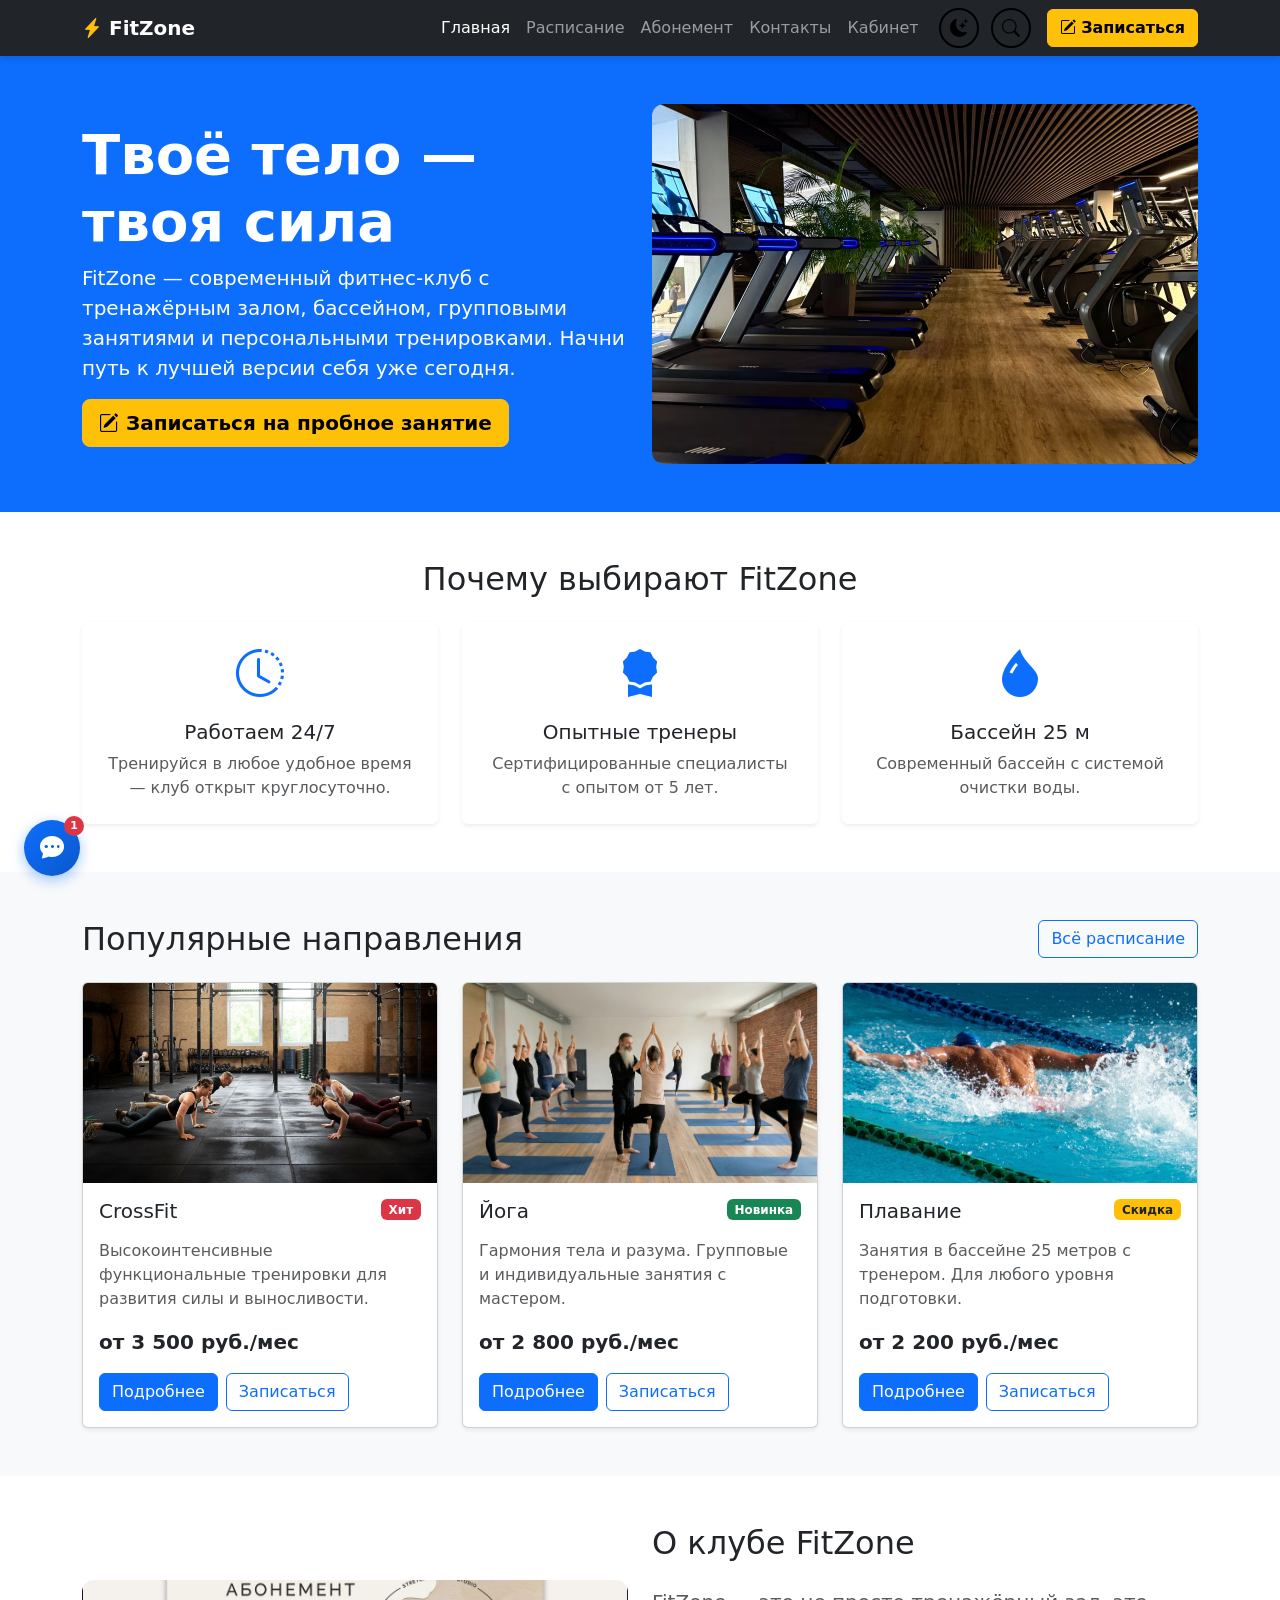
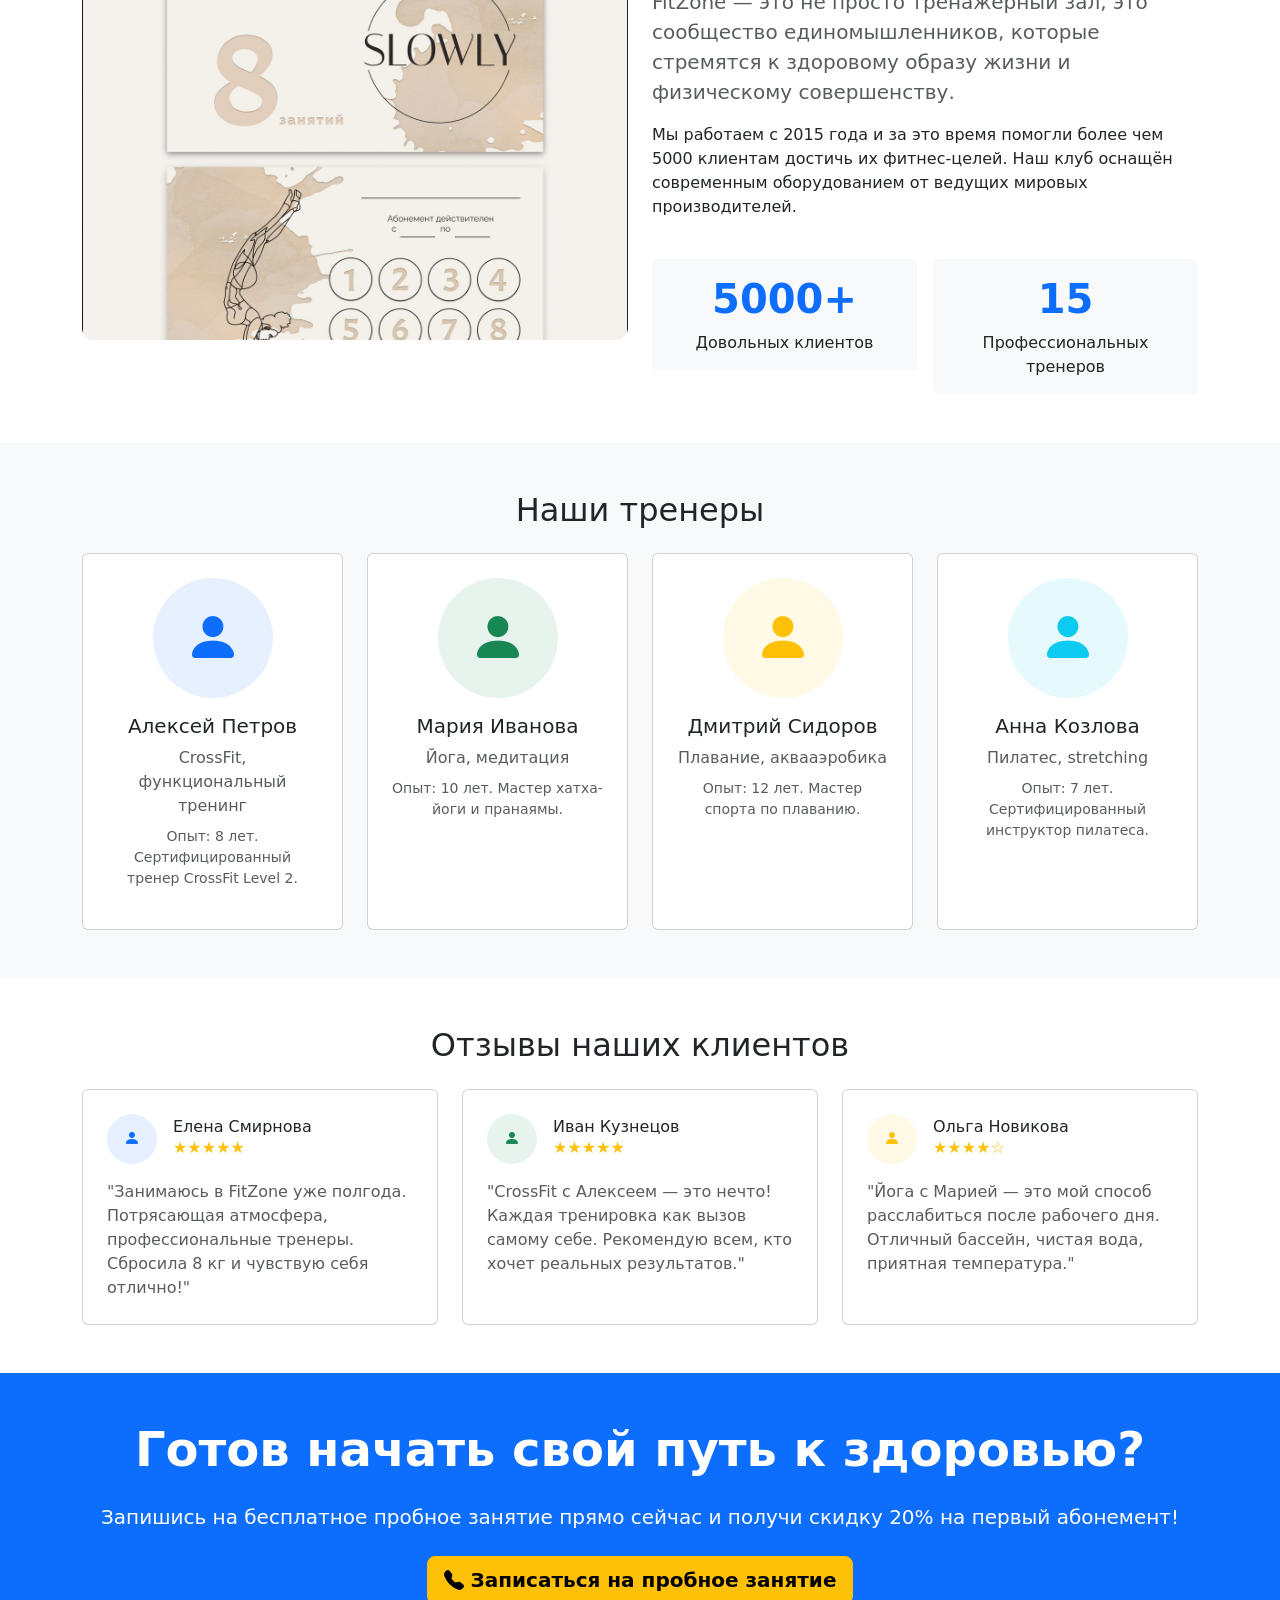
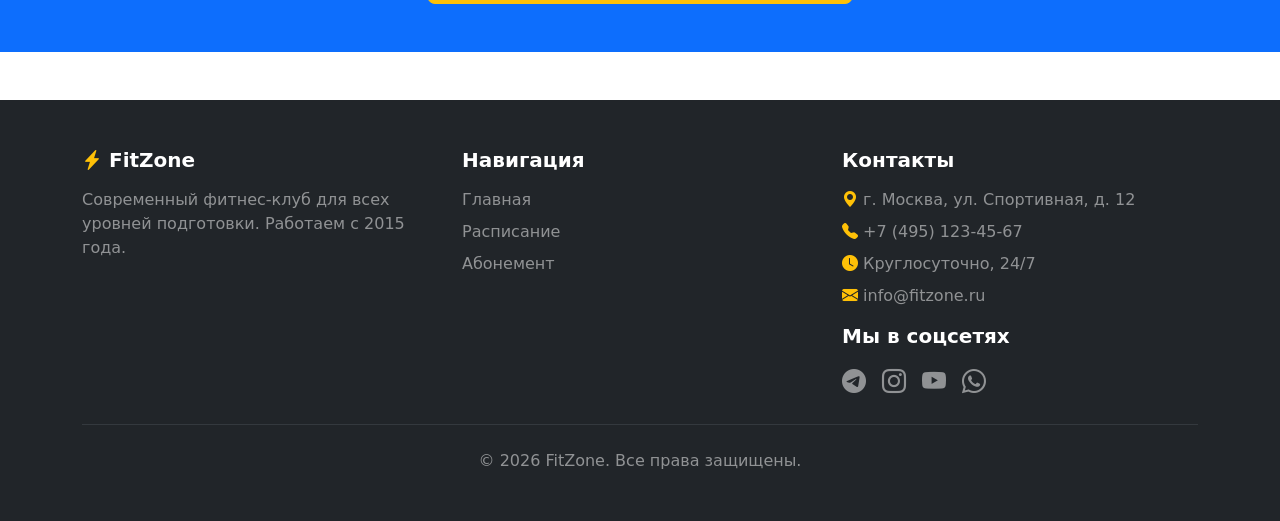
==== commit 6559d64a: "feat: add dark/light theme, search, profile page, support chat and toast notifications" ====
--- a/index.html
+++ b/index.html
@@ -25,7 +25,14 @@
           <li class="nav-item"><a class="nav-link" href="catalog.html">Расписание</a></li>
           <li class="nav-item"><a class="nav-link" href="product.html">Абонемент</a></li>
           <li class="nav-item"><a class="nav-link" href="contacts.html">Контакты</a></li>
+          <li class="nav-item"><a class="nav-link" href="profile.html">Кабинет</a></li>
         </ul>
+        <button class="theme-toggle" id="themeToggle" type="button" aria-label="Переключить тему">
+  <i class="bi bi-moon-stars-fill" id="themeIcon"></i>
+</button>
+<button class="theme-toggle" id="searchToggle" type="button" aria-label="Поиск по сайту">
+  <i class="bi bi-search"></i>
+</button>
         <button class="btn btn-warning fw-bold ms-lg-3 mt-2 mt-lg-0" type="button" data-bs-toggle="modal" data-bs-target="#orderModal">
           <i class="bi bi-pencil-square"></i> Записаться
         </button>
@@ -386,7 +393,74 @@
   <i class="bi bi-arrow-up-circle-fill"></i> Наверх
 </button>
 
+<!-- Виджет чата с поддержкой -->
+<button class="chat-toggle" id="chatToggle" type="button" aria-label="Открыть чат с поддержкой">
+  <i class="bi bi-chat-dots-fill"></i>
+  <span class="chat-badge" id="chatBadge">1</span>
+</button>
+
+<div class="chat-window" id="chatWindow" hidden>
+  <div class="chat-header">
+    <div class="d-flex align-items-center">
+      <div class="chat-avatar me-2">
+        <i class="bi bi-headset"></i>
+      </div>
+      <div>
+        <h3 class="h6 mb-0 text-white">Поддержка FitZone</h3>
+        <small class="text-white-50"><span class="status-dot"></span> Онлайн</small>
+      </div>
+    </div>
+    <button class="btn-close btn-close-white" id="chatClose" aria-label="Закрыть чат"></button>
+  </div>
+  <div class="chat-body" id="chatBody">
+    <div class="chat-message bot">
+      <p>Здравствуйте! 👋 Чем можем помочь?</p>
+      <small class="text-muted">Сейчас</small>
+    </div>
+  </div>
+  <form class="chat-form" id="chatForm">
+    <input id="chatInput" type="text" class="form-control" placeholder="Напишите сообщение..." autocomplete="off">
+    <button type="submit" class="btn btn-primary">
+      <i class="bi bi-send-fill"></i>
+    </button>
+  </form>
+</div>
+
+<!-- Toast-уведомление -->
+<div class="toast-container position-fixed bottom-0 end-0 p-3" style="z-index: 1100;">
+  <div id="successToast" class="toast" role="alert" aria-live="assertive" aria-atomic="true">
+    <div class="toast-header bg-success text-white">
+      <i class="bi bi-check-circle-fill me-2"></i>
+      <strong class="me-auto">FitZone</strong>
+      <small>только что</small>
+      <button type="button" class="btn-close btn-close-white" data-bs-dismiss="toast"></button>
+    </div>
+    <div class="toast-body">
+      <i class="bi bi-check-circle-fill text-success"></i>
+      <strong>Заявка отправлена!</strong> Администратор свяжется с вами в течение часа.
+    </div>
+  </div>
+</div>
+
   <script src="https://cdn.jsdelivr.net/npm/bootstrap@5.3.3/dist/js/bootstrap.bundle.min.js"></script>
   <script src="js/main.js"></script>
+
+  <!-- Модальное окно поиска -->
+<div class="modal fade" id="searchModal" tabindex="-1" aria-labelledby="searchModalLabel" aria-hidden="true">
+  <div class="modal-dialog modal-dialog-centered modal-lg">
+    <div class="modal-content">
+      <div class="modal-header">
+        <h2 class="modal-title h5" id="searchModalLabel">
+          <i class="bi bi-search"></i> Поиск по сайту
+        </h2>
+        <button type="button" class="btn-close" data-bs-dismiss="modal" aria-label="Закрыть"></button>
+      </div>
+      <div class="modal-body">
+        <input id="searchInput" type="text" class="form-control form-control-lg" placeholder="Введите запрос: CrossFit, йога, абонемент...">
+        <div id="searchResults" class="mt-3"></div>
+      </div>
+    </div>
+  </div>
+</div>
 </body>
 </html>
--- a/css/custom.css
+++ b/css/custom.css
@@ -100,3 +100,283 @@
   border: 0;
 }
 
+/* CSS-переменные для тем */
+:root {
+  --bg-body: #ffffff;
+  --bg-card: #ffffff;
+  --bg-light: #f8f9fa;
+  --text-main: #212529;
+  --text-muted: #6c757d;
+  --border-color: #dee2e6;
+  --navbar-bg: #212529;
+  --footer-bg: #212529;
+  --transition-speed: 0.3s;
+}
+
+[data-theme="dark"] {
+  --bg-body: #0f172a;
+  --bg-card: #1e293b;
+  --bg-light: #1e293b;
+  --text-main: #f1f5f9;
+  --text-muted: #94a3b8;
+  --border-color: #334155;
+  --navbar-bg: #020617;
+  --footer-bg: #020617;
+}
+
+/* Плавный переход всех цветов */
+body, .card, .navbar, .site-footer, .accordion-item,
+.table, .form-control, .form-select, .modal-content,
+.breadcrumb, .alert, .badge, .list-unstyled a {
+  transition: background-color var(--transition-speed) ease,
+              color var(--transition-speed) ease,
+              border-color var(--transition-speed) ease;
+}
+
+body {
+  background-color: var(--bg-body);
+  color: var(--text-main);
+}
+
+[data-theme="dark"] .bg-light {
+  background-color: var(--bg-light) !important;
+}
+
+[data-theme="dark"] .card {
+  background-color: var(--bg-card);
+  border-color: var(--border-color);
+}
+
+[data-theme="dark"] .text-muted {
+  color: var(--text-muted) !important;
+}
+
+[data-theme="dark"] .navbar {
+  background-color: var(--navbar-bg) !important;
+}
+
+[data-theme="dark"] .site-footer {
+  background-color: var(--footer-bg) !important;
+}
+
+[data-theme="dark"] .table {
+  color: var(--text-main);
+  border-color: var(--border-color);
+}
+
+[data-theme="dark"] .table-dark {
+  background-color: #020617 !important;
+}
+
+[data-theme="dark"] .form-control,
+[data-theme="dark"] .form-select {
+  background-color: var(--bg-card);
+  border-color: var(--border-color);
+  color: var(--text-main);
+}
+
+[data-theme="dark"] .modal-content {
+  background-color: var(--bg-card);
+  color: var(--text-main);
+}
+
+[data-theme="dark"] .accordion-item {
+  background-color: var(--bg-card);
+  border-color: var(--border-color);
+}
+
+[data-theme="dark"] .accordion-button {
+  background-color: var(--bg-card);
+  color: var(--text-main);
+}
+
+[data-theme="dark"] .accordion-button:not(.collapsed) {
+  background-color: var(--bg-light);
+  color: var(--text-main);
+}
+
+[data-theme="dark"] .breadcrumb-item + .breadcrumb-item::before {
+  color: var(--text-muted);
+}
+
+[data-theme="dark"] .text-white-50 {
+  color: #cbd5e1 !important;
+}
+
+/* Кнопка переключения темы */
+.theme-toggle {
+  background: none;
+  border: 2px solid currentColor;
+  border-radius: 50%;
+  width: 40px;
+  height: 40px;
+  display: inline-flex;
+  align-items: center;
+  justify-content: center;
+  cursor: pointer;
+  font-size: 18px;
+  transition: transform 0.3s ease, background-color 0.3s ease;
+  margin-left: 12px;
+}
+
+.theme-toggle:hover {
+  transform: rotate(180deg);
+  background-color: rgba(255, 255, 255, 0.1);
+}
+
+[data-theme="dark"] .theme-toggle {
+  color: #fbbf24;
+  border-color: #fbbf24;
+}
+
+/* Чат с поддержкой */
+.chat-toggle {
+  position: fixed;
+  bottom: 24px;
+  left: 24px;
+  width: 56px;
+  height: 56px;
+  border-radius: 50%;
+  border: none;
+  background: linear-gradient(135deg, #0d6efd, #0a58ca);
+  color: white;
+  font-size: 24px;
+  cursor: pointer;
+  box-shadow: 0 4px 14px rgba(13, 110, 253, 0.4);
+  z-index: 1000;
+  transition: transform 0.2s;
+}
+
+.chat-toggle:hover { transform: scale(1.1); }
+
+.chat-badge {
+  position: absolute;
+  top: -4px;
+  right: -4px;
+  background: #dc3545;
+  color: white;
+  font-size: 11px;
+  font-weight: bold;
+  width: 20px;
+  height: 20px;
+  border-radius: 50%;
+  display: flex;
+  align-items: center;
+  justify-content: center;
+}
+
+.chat-window {
+  position: fixed;
+  bottom: 90px;
+  left: 24px;
+  width: 340px;
+  max-width: calc(100vw - 48px);
+  height: 440px;
+  background: var(--bg-card, #fff);
+  border-radius: 16px;
+  box-shadow: 0 10px 40px rgba(0, 0, 0, 0.2);
+  z-index: 1001;
+  display: flex;
+  flex-direction: column;
+  overflow: hidden;
+}
+
+.chat-header {
+  background: linear-gradient(135deg, #0d6efd, #0a58ca);
+  padding: 14px 16px;
+  display: flex;
+  justify-content: space-between;
+  align-items: center;
+}
+
+.chat-avatar {
+  width: 36px;
+  height: 36px;
+  border-radius: 50%;
+  background: rgba(255,255,255,0.2);
+  display: flex;
+  align-items: center;
+  justify-content: center;
+  font-size: 18px;
+  color: white;
+}
+
+.status-dot {
+  display: inline-block;
+  width: 8px;
+  height: 8px;
+  border-radius: 50%;
+  background: #22c55e;
+  margin-right: 4px;
+}
+
+.chat-body {
+  flex: 1;
+  padding: 16px;
+  overflow-y: auto;
+  background: var(--bg-body, #f8f9fa);
+  display: flex;
+  flex-direction: column;
+  gap: 10px;
+}
+
+.chat-message {
+  max-width: 80%;
+  padding: 10px 14px;
+  border-radius: 16px;
+  font-size: 14px;
+  animation: messageIn 0.3s ease;
+}
+
+@keyframes messageIn {
+  from { opacity: 0; transform: translateY(10px); }
+  to { opacity: 1; transform: translateY(0); }
+}
+
+.chat-message.bot {
+  background: white;
+  border: 1px solid var(--border-color, #dee2e6);
+  align-self: flex-start;
+  border-bottom-left-radius: 4px;
+}
+
+.chat-message.user {
+  background: #0d6efd;
+  color: white;
+  align-self: flex-end;
+  border-bottom-right-radius: 4px;
+}
+
+.chat-message small {
+  display: block;
+  margin-top: 4px;
+  font-size: 11px;
+  opacity: 0.7;
+}
+
+.chat-form {
+  display: flex;
+  gap: 8px;
+  padding: 12px;
+  border-top: 1px solid var(--border-color, #dee2e6);
+  background: var(--bg-card, #fff);
+}
+
+.chat-form .btn {
+  border-radius: 50%;
+  width: 40px;
+  height: 40px;
+  padding: 0;
+  display: flex;
+  align-items: center;
+  justify-content: center;
+}
+
+@media (max-width: 576px) {
+  .chat-window {
+    left: 12px;
+    right: 12px;
+    width: auto;
+    bottom: 80px;
+  }
+}
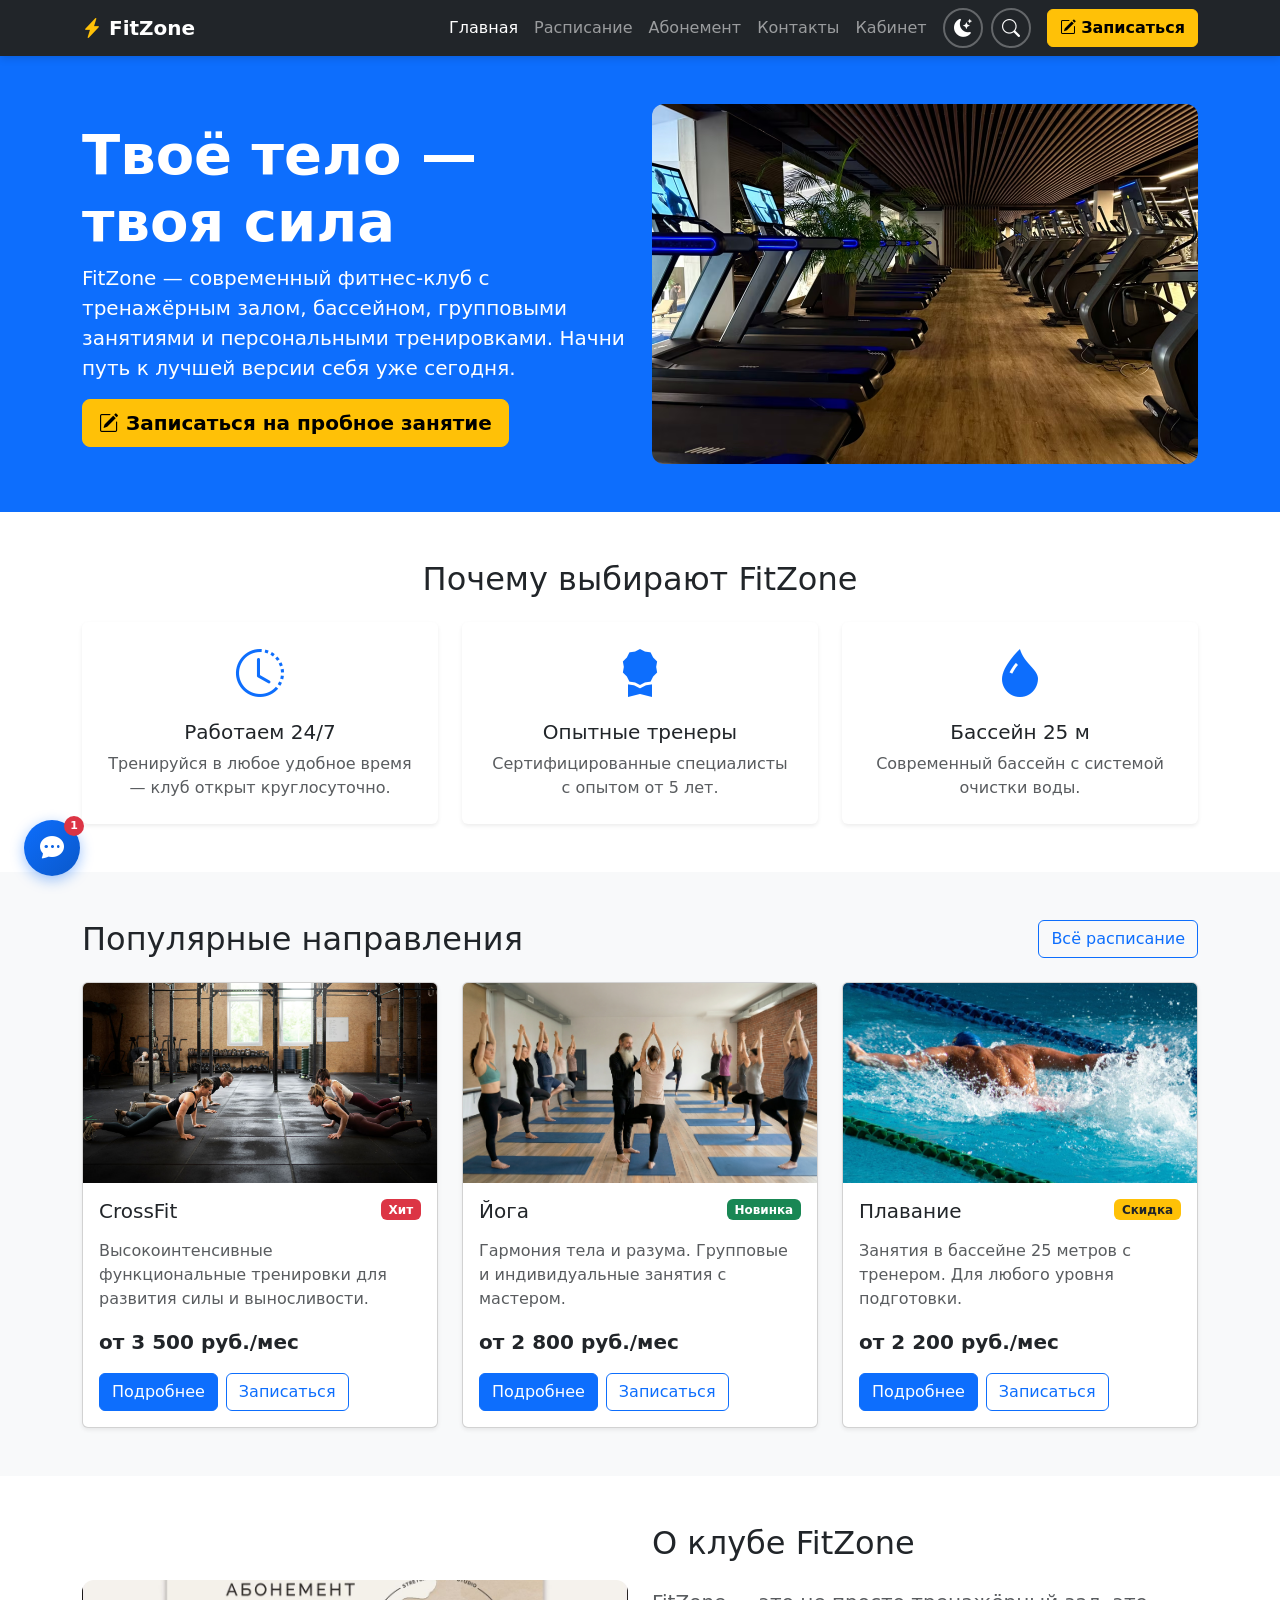
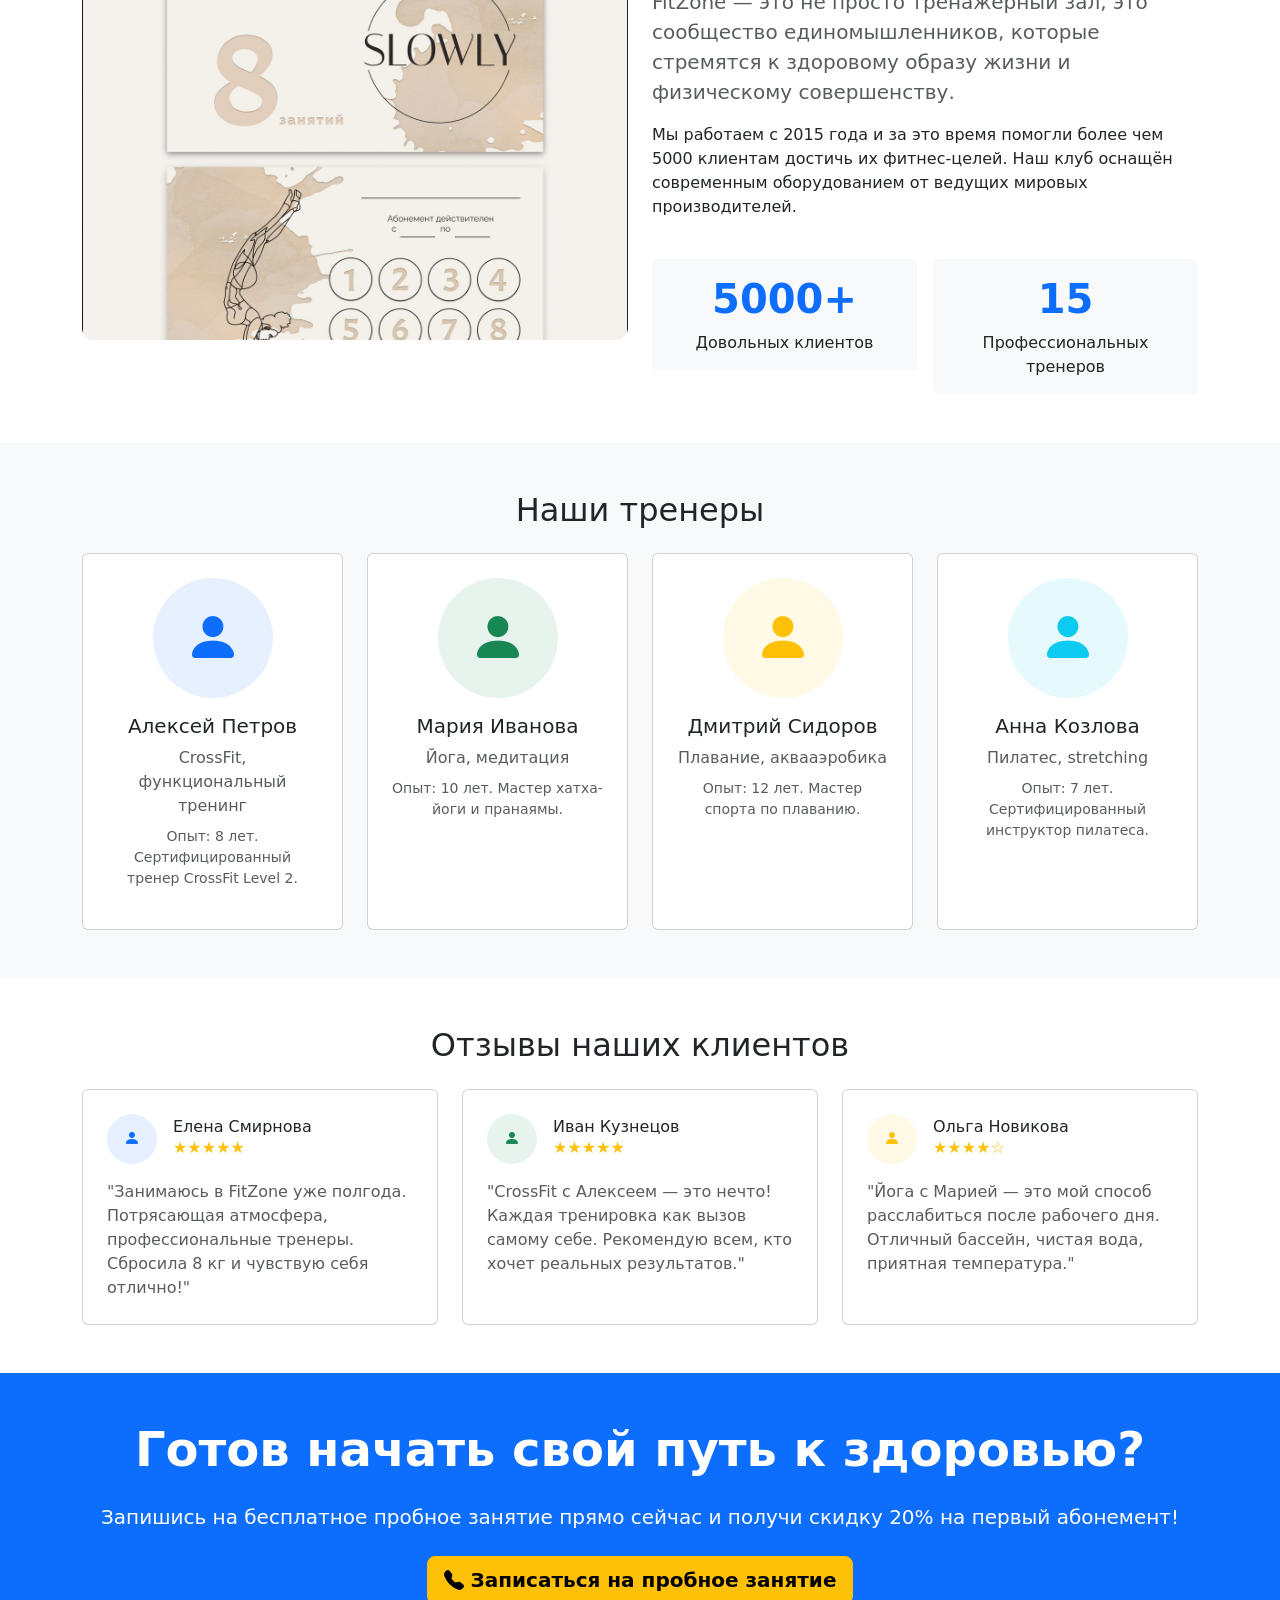
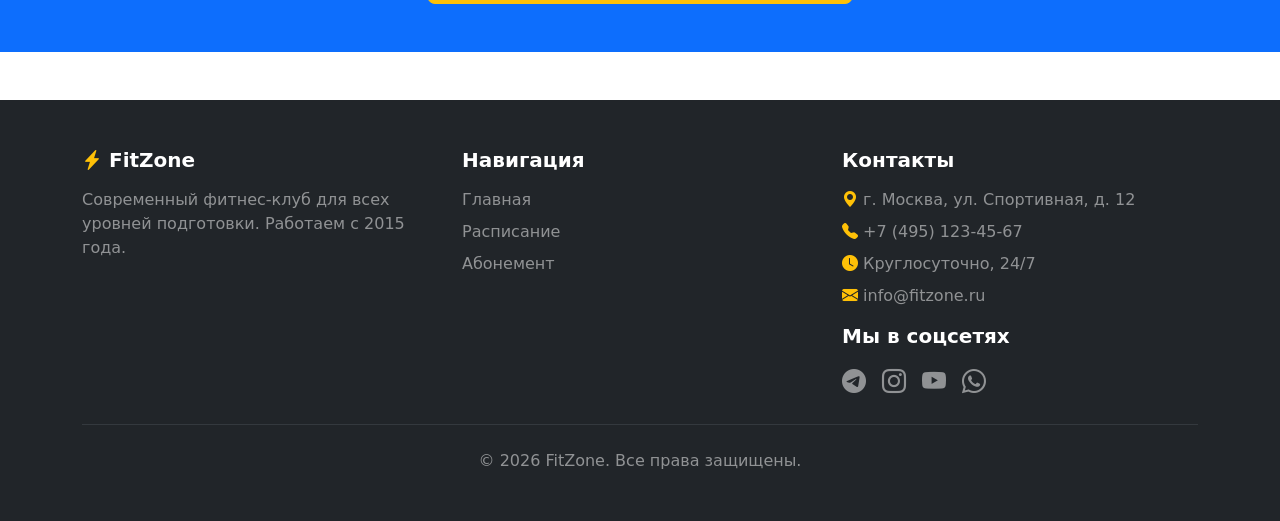
==== commit 42c960aa: "fix: make theme and search icons visible, add search modal with JS" ====
--- a/index.html
+++ b/index.html
@@ -446,14 +446,15 @@
   <script src="js/main.js"></script>
 
   <!-- Модальное окно поиска -->
+<!-- Модальное окно поиска -->
 <div class="modal fade" id="searchModal" tabindex="-1" aria-labelledby="searchModalLabel" aria-hidden="true">
   <div class="modal-dialog modal-dialog-centered modal-lg">
     <div class="modal-content">
-      <div class="modal-header">
+      <div class="modal-header bg-primary text-white">
         <h2 class="modal-title h5" id="searchModalLabel">
           <i class="bi bi-search"></i> Поиск по сайту
         </h2>
-        <button type="button" class="btn-close" data-bs-dismiss="modal" aria-label="Закрыть"></button>
+        <button type="button" class="btn-close btn-close-white" data-bs-dismiss="modal" aria-label="Закрыть"></button>
       </div>
       <div class="modal-body">
         <input id="searchInput" type="text" class="form-control form-control-lg" placeholder="Введите запрос: CrossFit, йога, абонемент...">
--- a/css/custom.css
+++ b/css/custom.css
@@ -379,4 +379,42 @@
     width: auto;
     bottom: 80px;
   }
+}
+
+/* Кнопки темы и поиска в навигации */
+.theme-toggle,
+.search-toggle {
+  background: transparent;
+  border: 2px solid rgba(255, 255, 255, 0.3);
+  border-radius: 50%;
+  width: 40px;
+  height: 40px;
+  display: inline-flex;
+  align-items: center;
+  justify-content: center;
+  cursor: pointer;
+  font-size: 18px;
+  color: #ffffff; /* белые иконки на тёмном фоне */
+  transition: all 0.3s ease;
+  margin-left: 8px;
+}
+
+.theme-toggle:hover,
+.search-toggle:hover {
+  background-color: rgba(255, 255, 255, 0.1);
+  border-color: #ffc107;
+  color: #ffc107;
+  transform: scale(1.1);
+}
+
+/* В тёмной теме иконки жёлтые */
+[data-theme="dark"] .theme-toggle,
+[data-theme="dark"] .search-toggle {
+  border-color: #fbbf24;
+  color: #fbbf24;
+}
+
+[data-theme="dark"] .theme-toggle:hover,
+[data-theme="dark"] .search-toggle:hover {
+  background-color: rgba(251, 191, 36, 0.15);
 }
